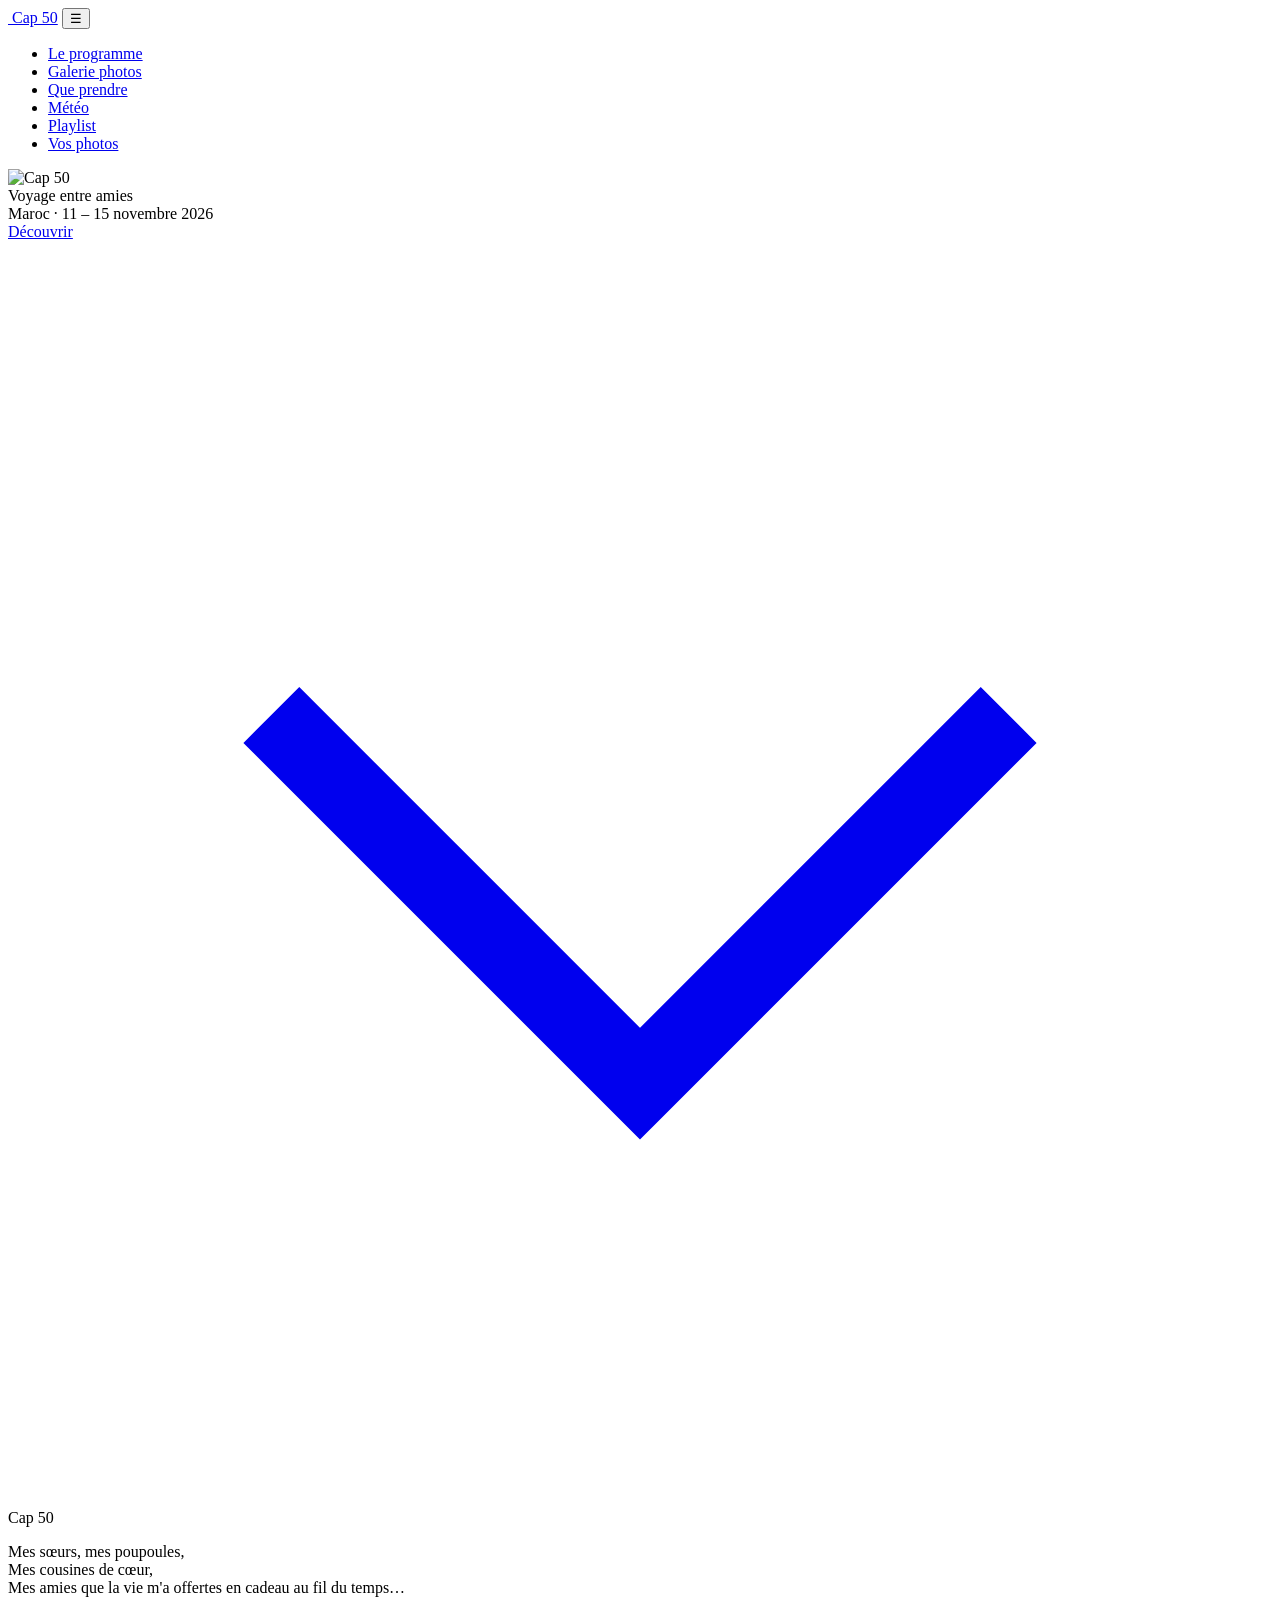
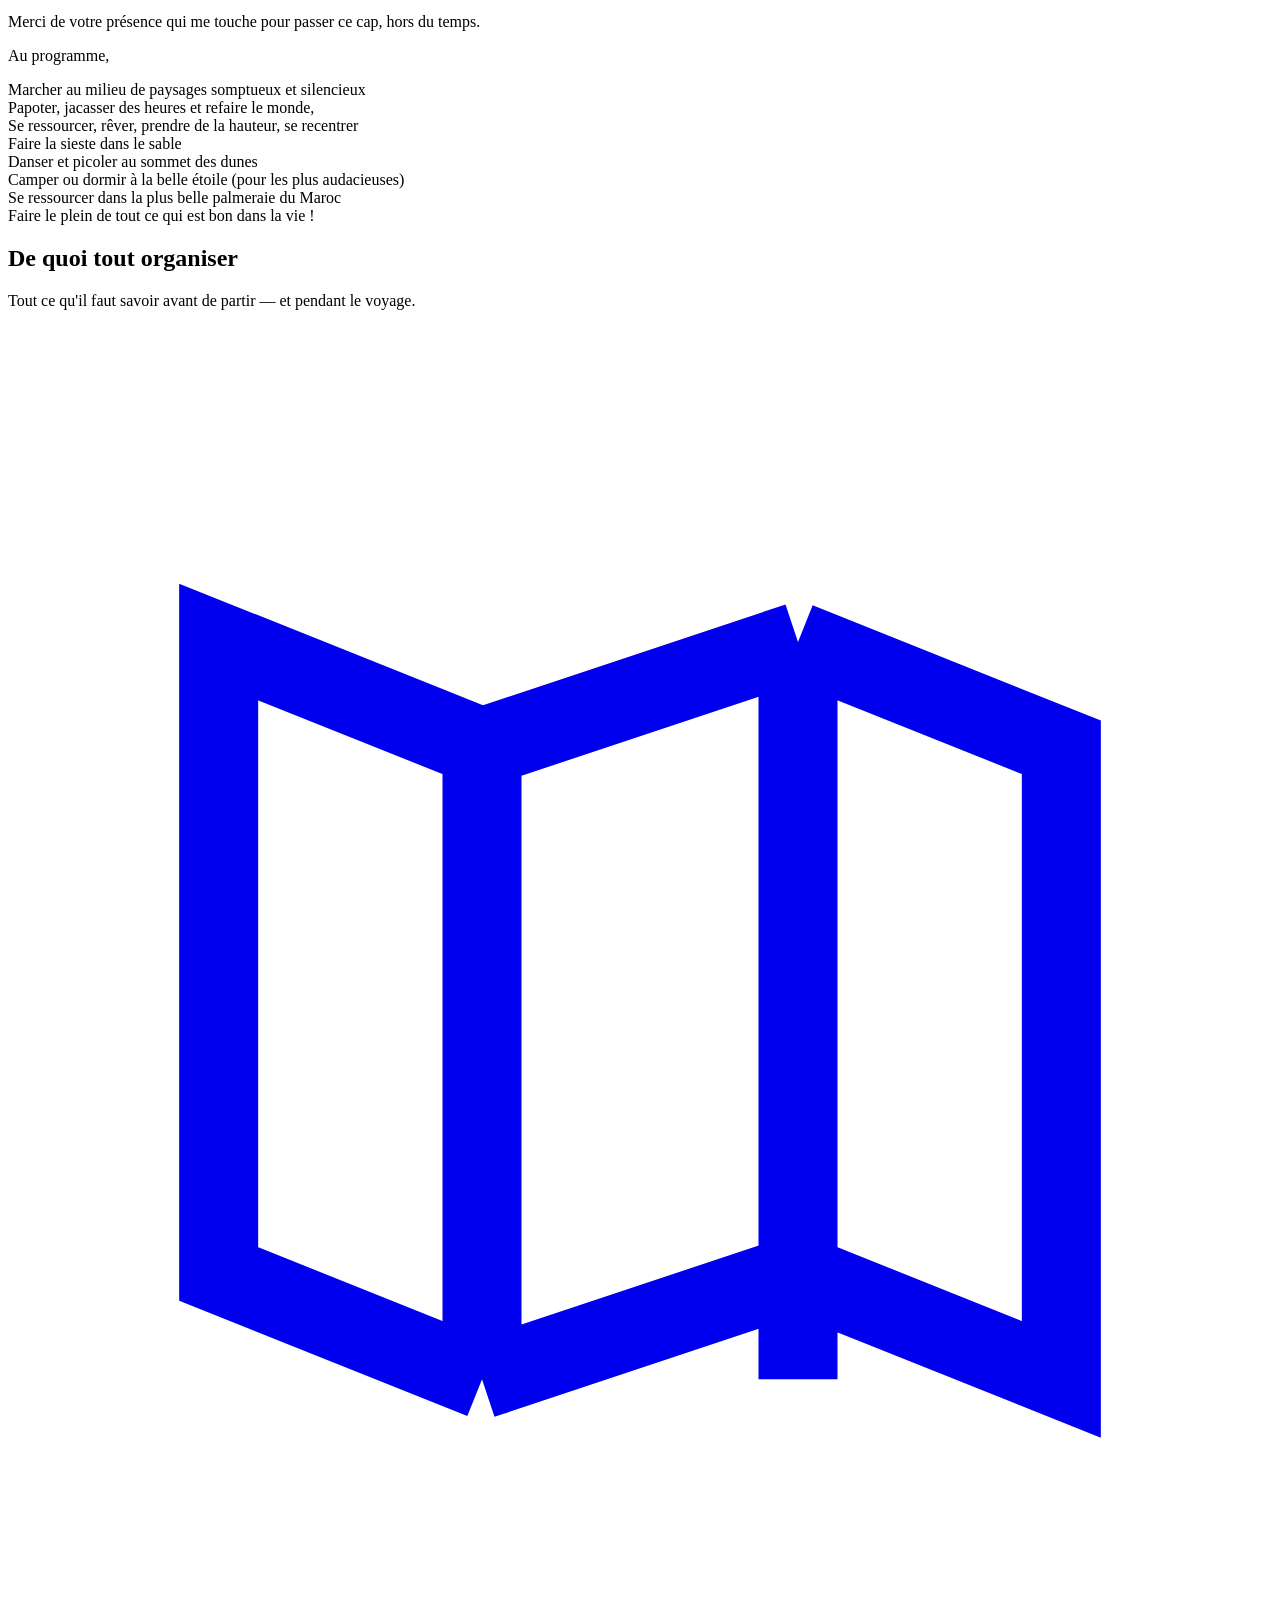
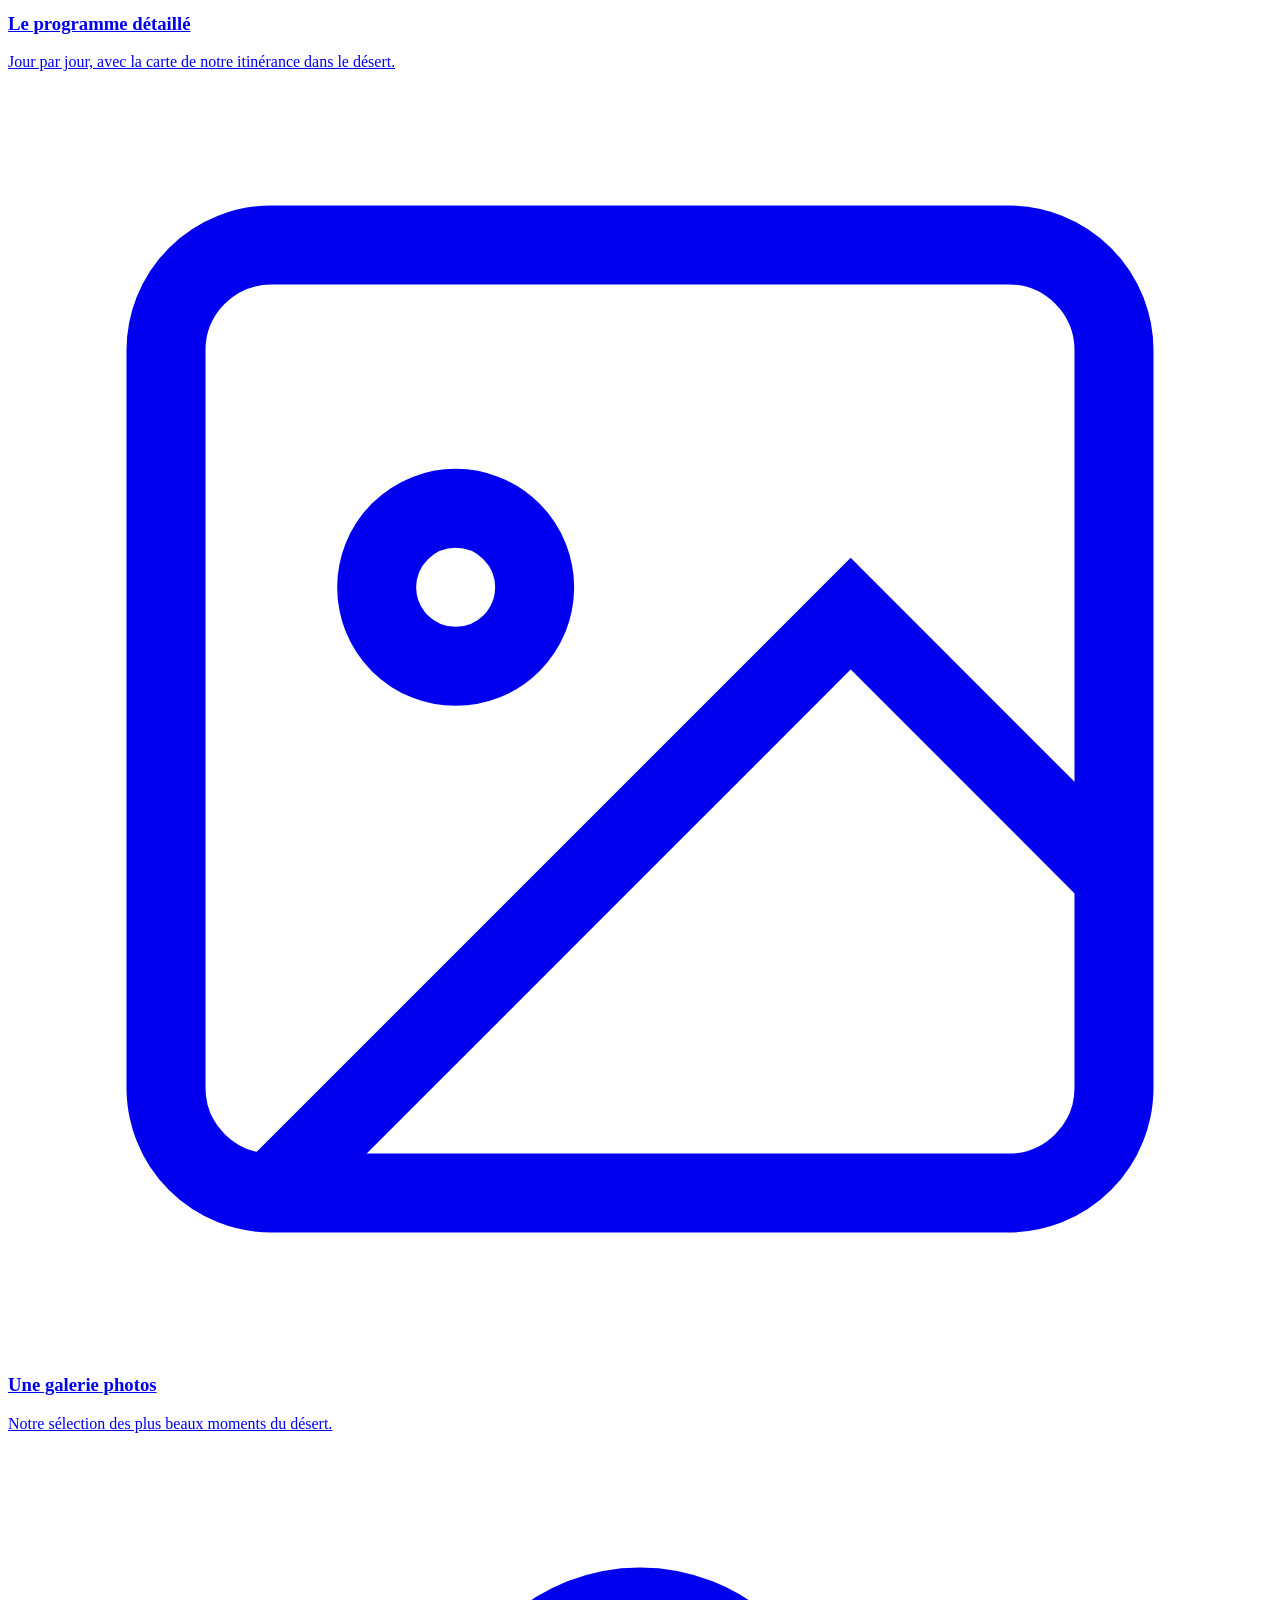
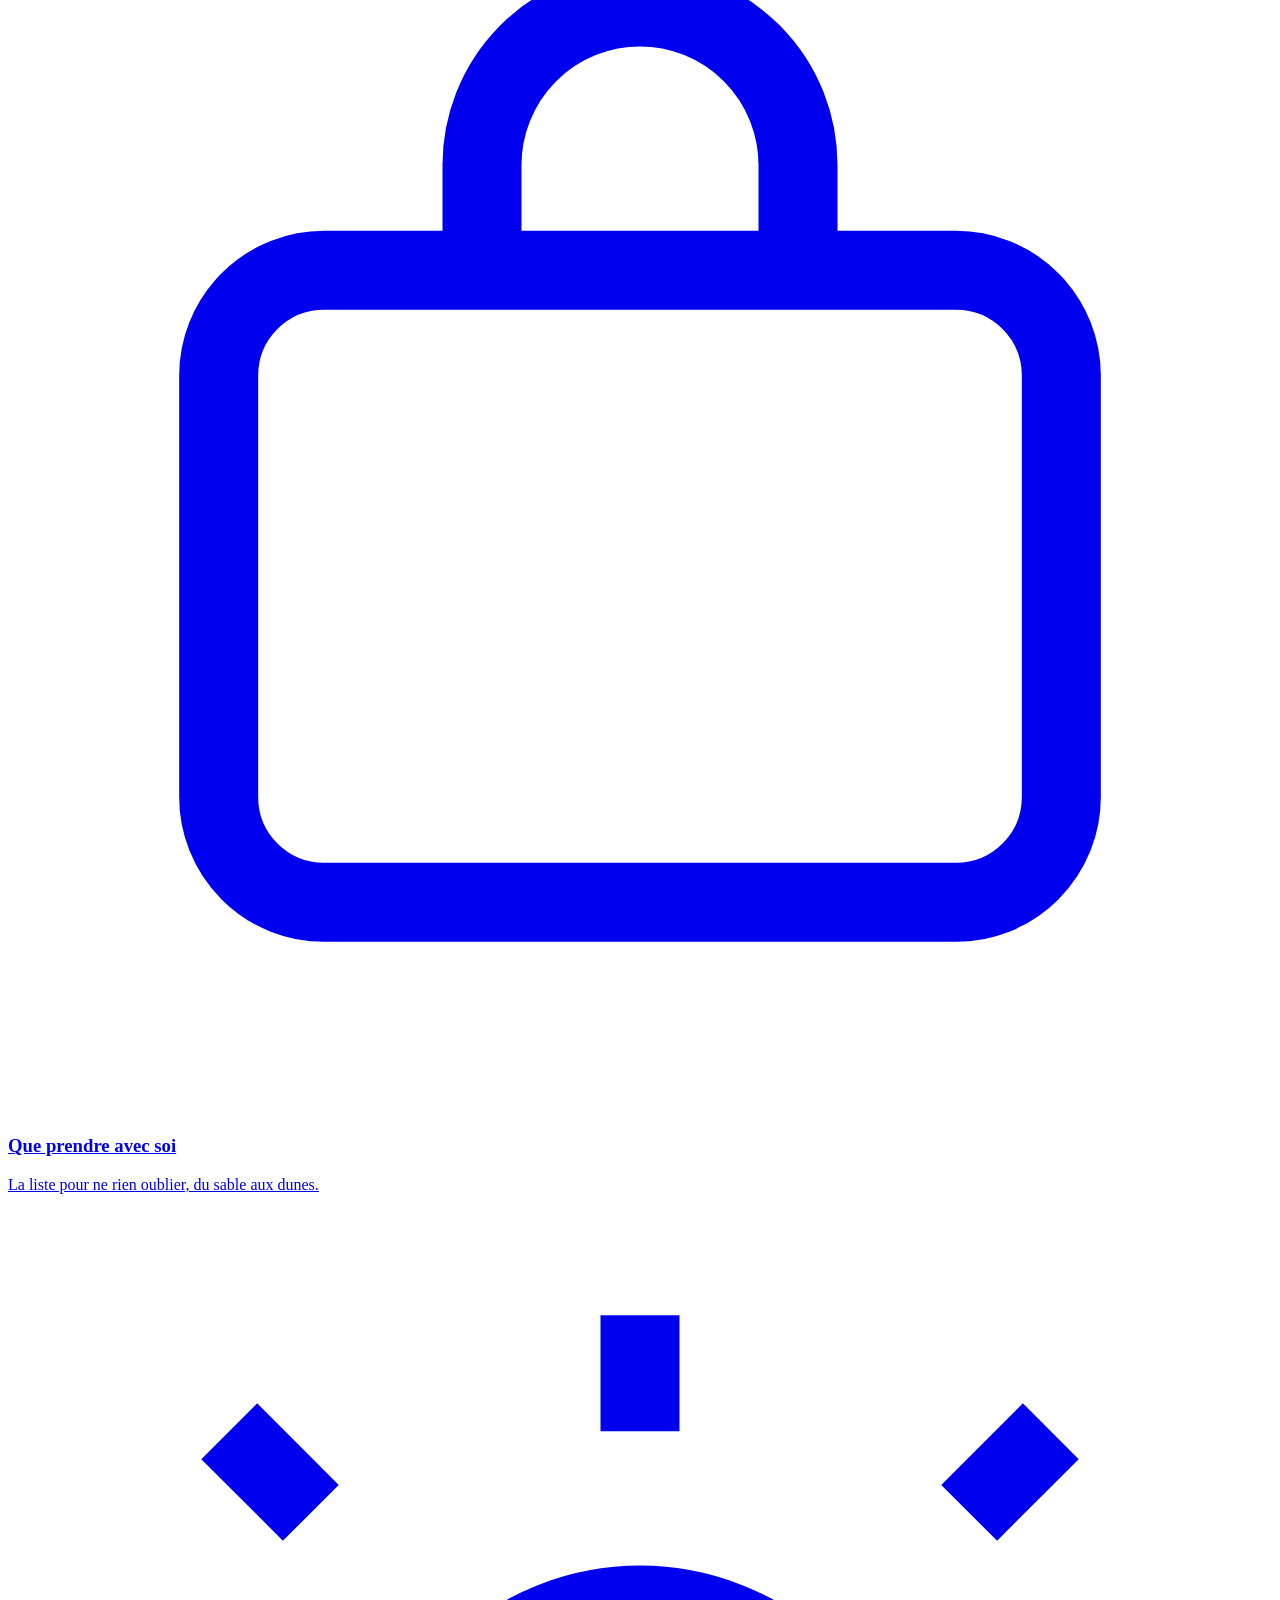
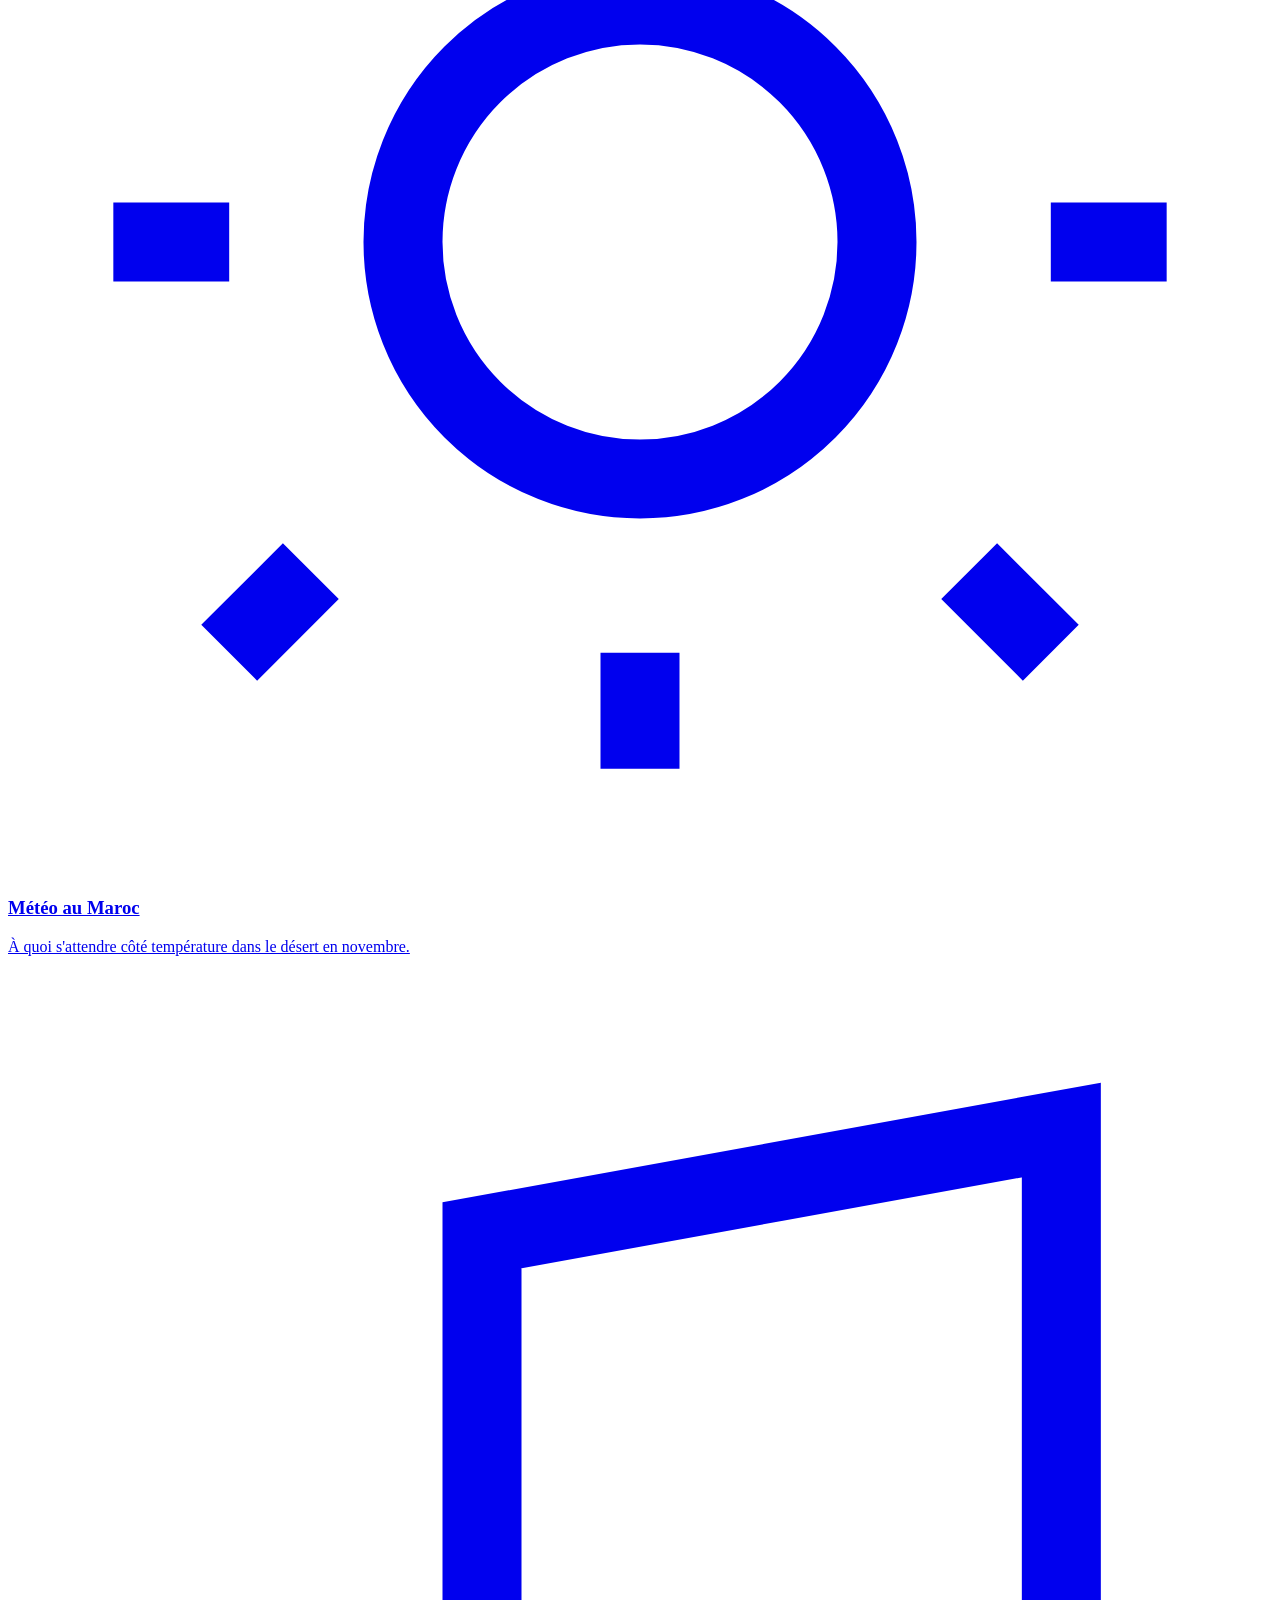
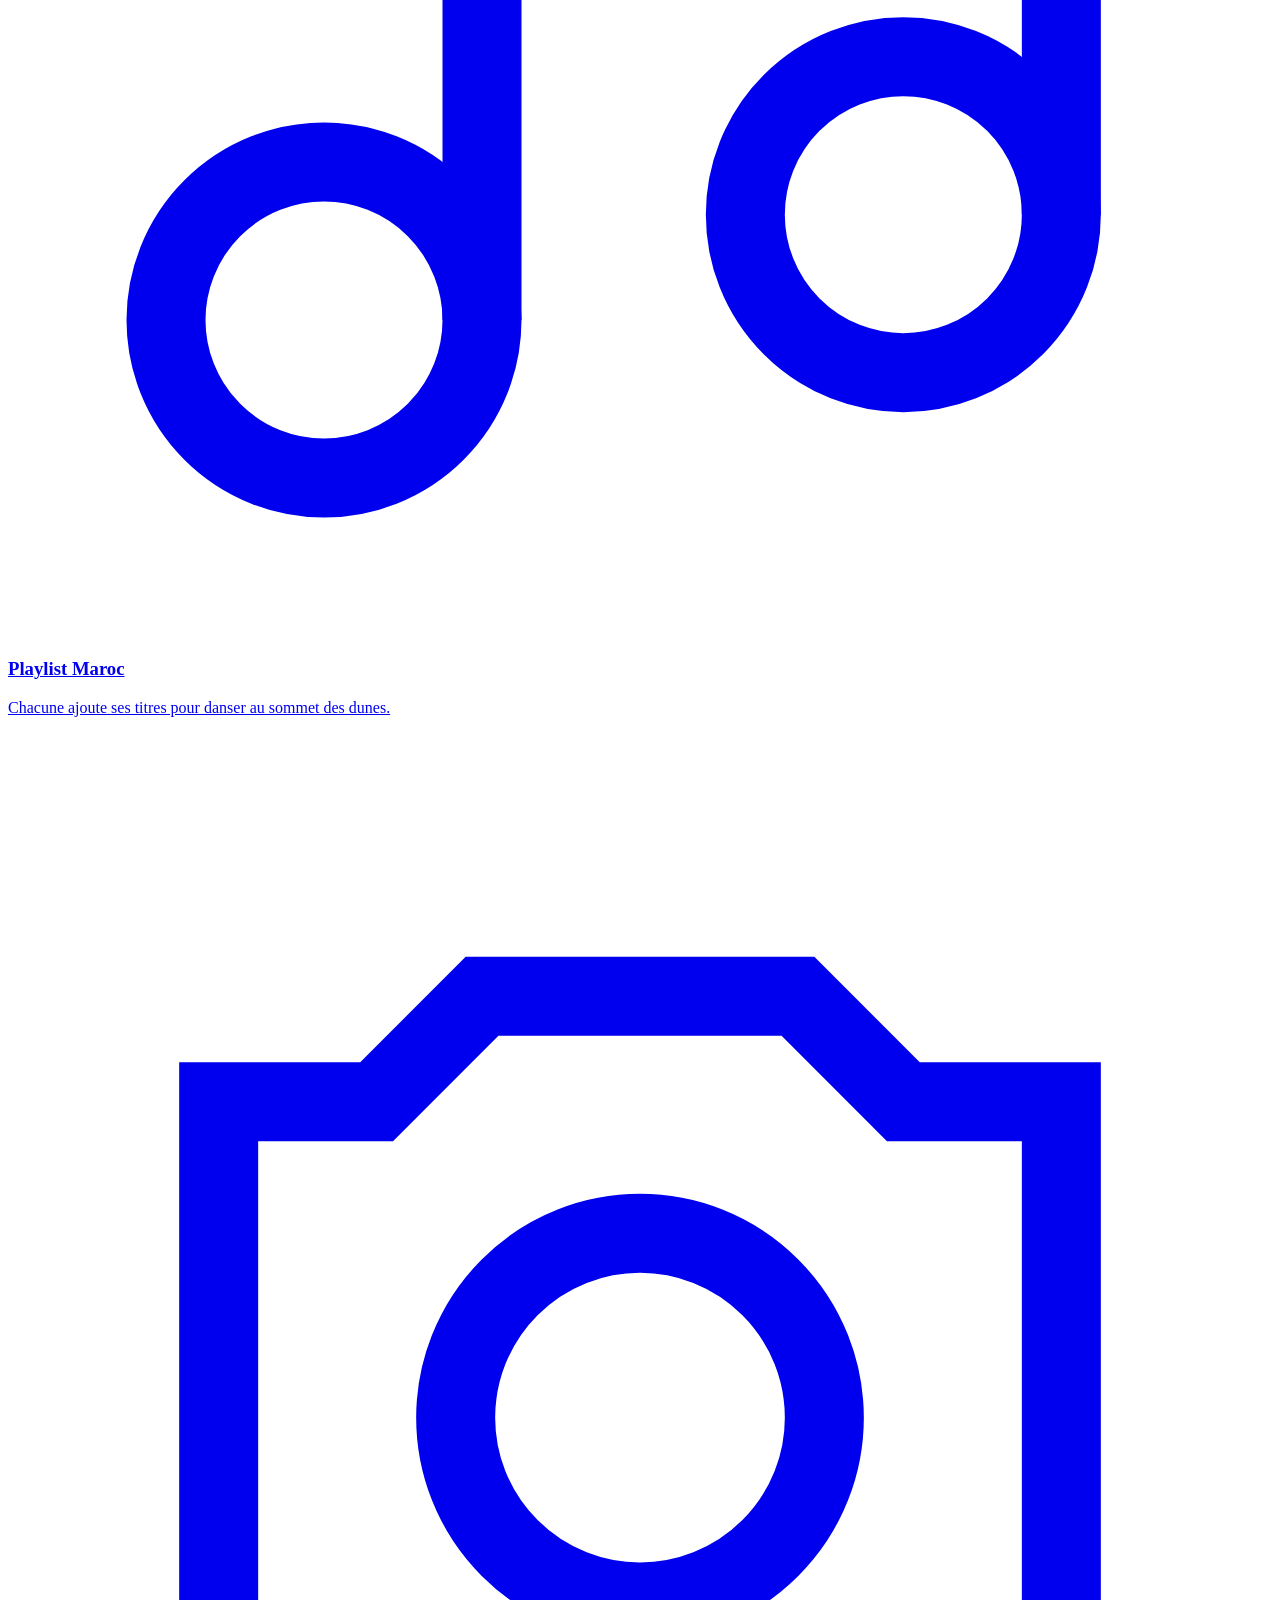
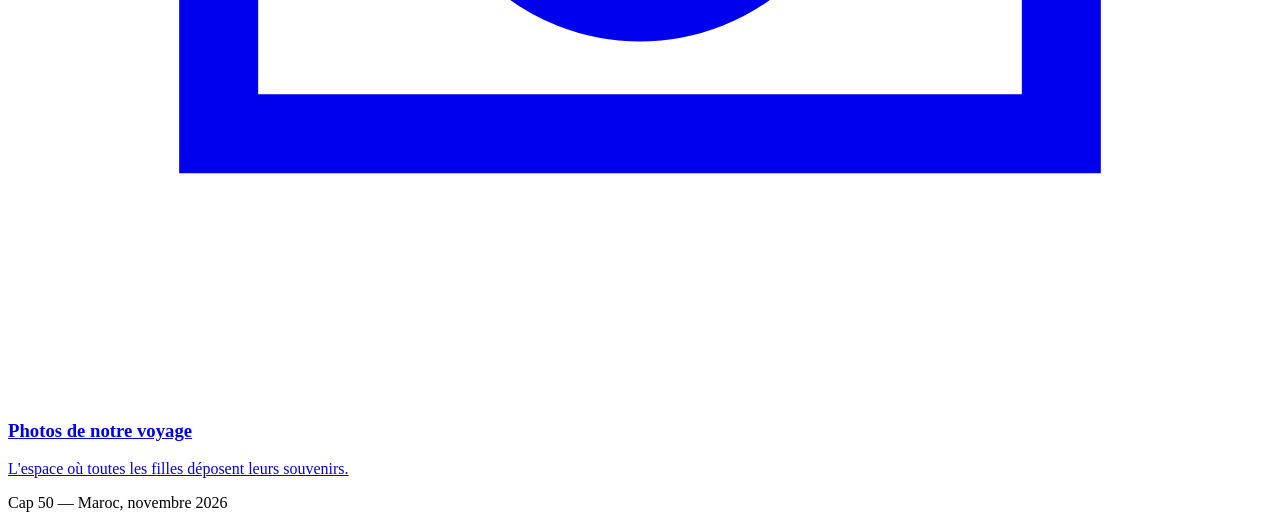
==== index.html @ 97253fff "Add files via upload" ====
<!doctype html>
<html lang="fr">
<head>
<meta charset="utf-8">
<meta name="viewport" content="width=device-width, initial-scale=1">
<title>Cap 50 — Voyage au Maroc entre amies</title>
<meta name="description" content="Cap 50 : notre voyage entre amies dans le désert marocain, 11-15 novembre 2026.">
<link rel="icon" type="image/svg+xml" href="assets/img/logo/favicon.svg">
<link rel="stylesheet" href="assets/css/style.css">
</head>
<body>

<nav class="site-nav">
  <div class="nav-inner">
    <a href="index.html" class="nav-brand"><img src="assets/img/logo/logo-white.svg" alt=""> Cap 50</a>
    <button class="nav-toggle" aria-label="Menu">&#9776;</button>
    <ul class="nav-links">
      <li><a href="programme.html">Le programme</a></li>
      <li><a href="galerie.html">Galerie photos</a></li>
      <li><a href="a-emporter.html">Que prendre</a></li>
      <li><a href="meteo.html">Météo</a></li>
      <li><a href="playlist.html">Playlist</a></li>
      <li><a href="photos.html">Vos photos</a></li>
    </ul>
  </div>
</nav>

<section class="hero" style="background-image:url('assets/img/hero.jpg')">
  <div class="hero-content">
    <img class="hero-logo" src="assets/img/logo/logo-white.svg" alt="Cap 50">
    <div class="hero-kicker">Voyage entre amies</div>
    <div class="hero-dates">Maroc &middot; 11 – 15 novembre 2026</div>
  </div>
  <a href="#tribute" class="scroll-cue">
    Découvrir
    <svg viewBox="0 0 24 24" fill="none" stroke="currentColor" stroke-width="1.5"><path d="M5 9l7 7 7-7"/></svg>
  </a>
</section>

<section class="tribute" id="tribute">
  <div class="tribute-inner">
    <div class="signature">Cap 50</div>
    <p>
      Mes sœurs, mes poupoules,<br>
      Mes cousines de cœur,<br>
      Mes amies que la vie m'a offertes en cadeau au fil du temps…
    </p>
    <p>Merci de votre présence qui me touche pour passer ce cap, hors du temps.</p>
    <div class="tribute-divider"></div>
    <p class="thanks">Au programme,</p>
    <p>
      Marcher au milieu de paysages somptueux et silencieux<br>
      Papoter, jacasser des heures et refaire le monde,<br>
      Se ressourcer, rêver, prendre de la hauteur, se recentrer<br>
      Faire la sieste dans le sable<br>
      Danser et picoler au sommet des dunes<br>
      Camper ou dormir à la belle étoile (pour les plus audacieuses)<br>
      Se ressourcer dans la plus belle palmeraie du Maroc<br>
      Faire le plein de tout ce qui est bon dans la vie&nbsp;!
    </p>
  </div>
</section>

<section class="menu-section">
  <h2>De quoi tout organiser</h2>
  <p class="lede">Tout ce qu'il faut savoir avant de partir — et pendant le voyage.</p>
  <div class="menu-grid">

    <a class="menu-card" href="programme.html">
      <svg class="icon" viewBox="0 0 24 24" fill="none" stroke="currentColor" stroke-width="1.5"><path d="M9 20l-5-2V6l5 2m0 12l6-2m-6 2V8m6 10l5 2V8l-5-2m0 14V6m0 0L9 8"/></svg>
      <h3>Le programme détaillé</h3>
      <p>Jour par jour, avec la carte de notre itinérance dans le désert.</p>
    </a>

    <a class="menu-card" href="galerie.html">
      <svg class="icon" viewBox="0 0 24 24" fill="none" stroke="currentColor" stroke-width="1.5"><rect x="3" y="3" width="18" height="18" rx="2"/><circle cx="8.5" cy="9.5" r="1.5"/><path d="M21 15l-5-5L5 21"/></svg>
      <h3>Une galerie photos</h3>
      <p>Notre sélection des plus beaux moments du désert.</p>
    </a>

    <a class="menu-card" href="a-emporter.html">
      <svg class="icon" viewBox="0 0 24 24" fill="none" stroke="currentColor" stroke-width="1.5"><rect x="4" y="8" width="16" height="12" rx="2"/><path d="M9 8V6a3 3 0 0 1 6 0v2"/></svg>
      <h3>Que prendre avec soi</h3>
      <p>La liste pour ne rien oublier, du sable aux dunes.</p>
    </a>

    <a class="menu-card" href="meteo.html">
      <svg class="icon" viewBox="0 0 24 24" fill="none" stroke="currentColor" stroke-width="1.5"><circle cx="12" cy="12" r="4.5"/><path d="M12 2v2.2M12 19.8V22M4.2 4.2l1.55 1.55M18.25 18.25l1.55 1.55M2 12h2.2M19.8 12H22M4.2 19.8l1.55-1.55M18.25 5.75l1.55-1.55"/></svg>
      <h3>Météo au Maroc</h3>
      <p>À quoi s'attendre côté température dans le désert en novembre.</p>
    </a>

    <a class="menu-card" href="playlist.html">
      <svg class="icon" viewBox="0 0 24 24" fill="none" stroke="currentColor" stroke-width="1.5"><path d="M9 18V5l11-2v13"/><circle cx="6" cy="18" r="3"/><circle cx="17" cy="16" r="3"/></svg>
      <h3>Playlist Maroc</h3>
      <p>Chacune ajoute ses titres pour danser au sommet des dunes.</p>
    </a>

    <a class="menu-card" href="photos.html">
      <svg class="icon" viewBox="0 0 24 24" fill="none" stroke="currentColor" stroke-width="1.5"><path d="M4 7h3l2-2h6l2 2h3v12H4z"/><circle cx="12" cy="13" r="3.5"/></svg>
      <h3>Photos de notre voyage</h3>
      <p>L'espace où toutes les filles déposent leurs souvenirs.</p>
    </a>

  </div>
</section>

<footer class="site-footer">
  Cap 50 &mdash; Maroc, novembre 2026
</footer>

<script src="assets/js/main.js"></script>
</body>
</html>
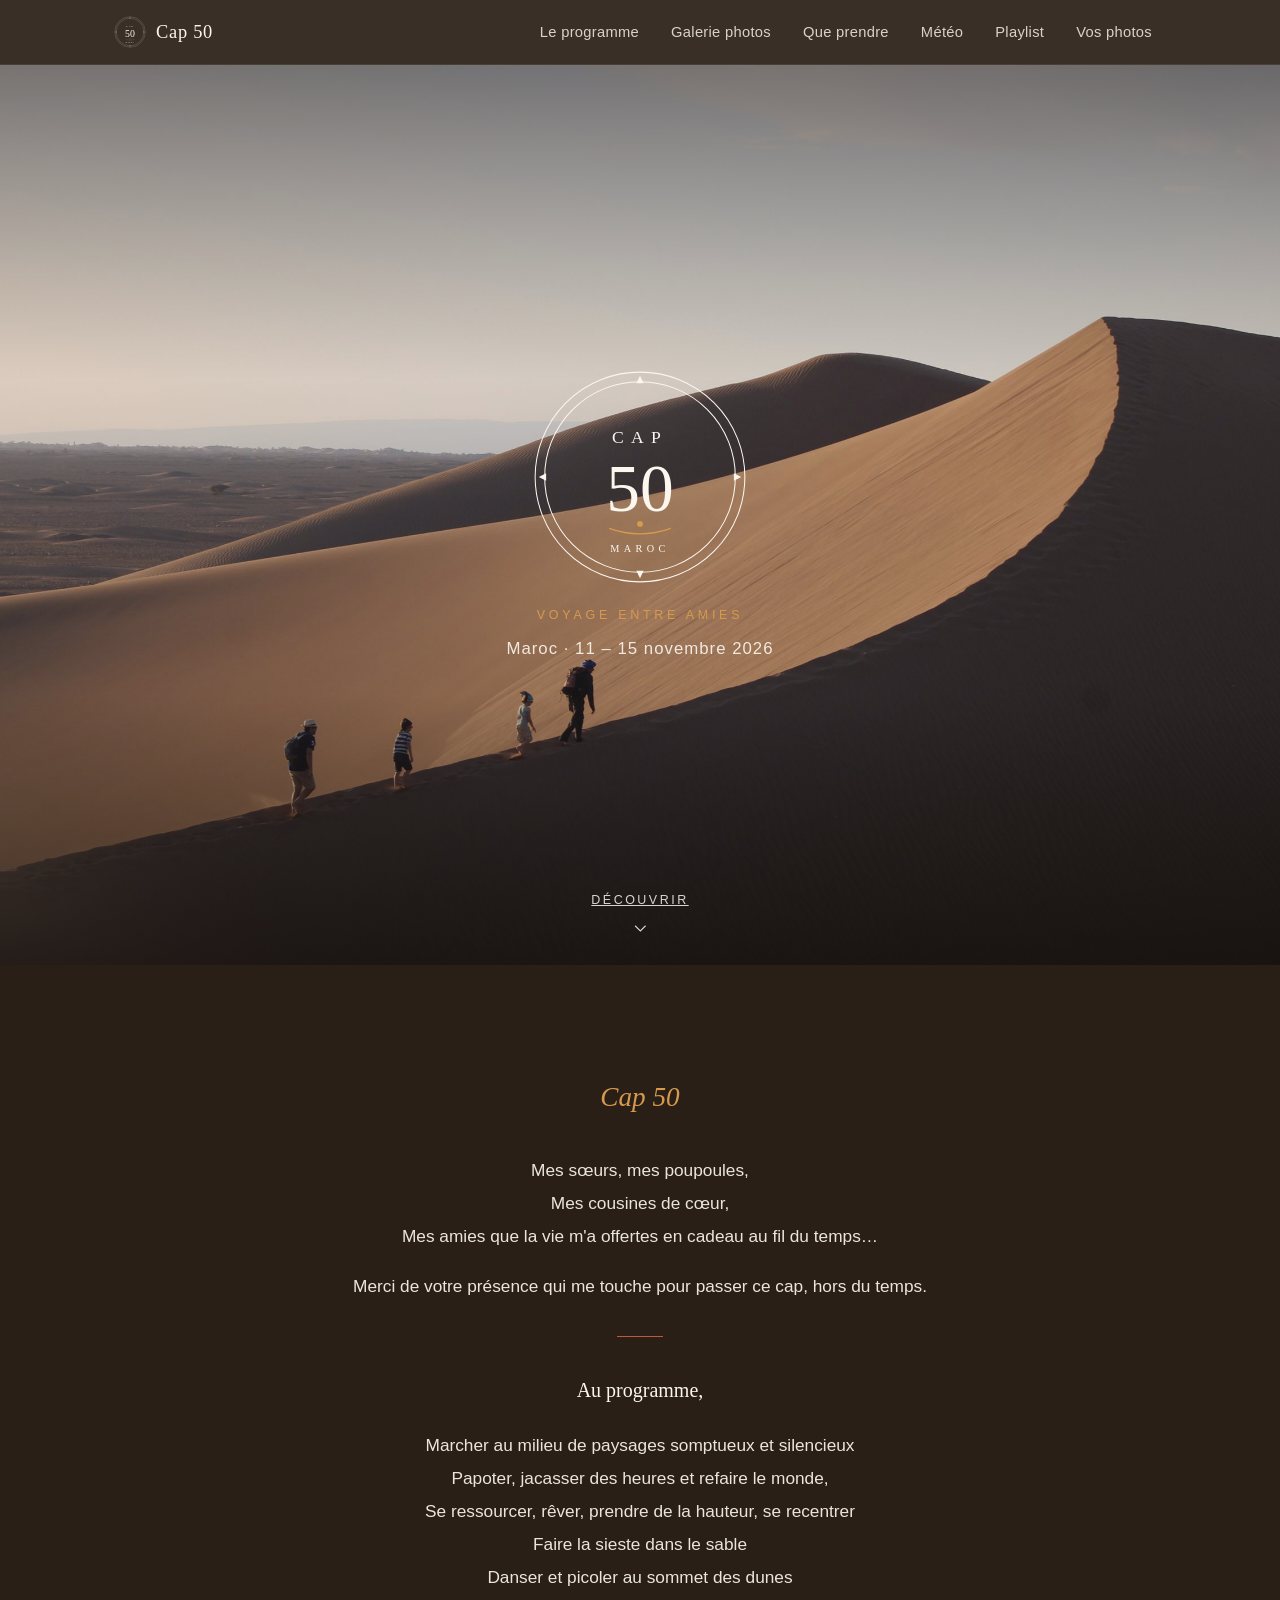
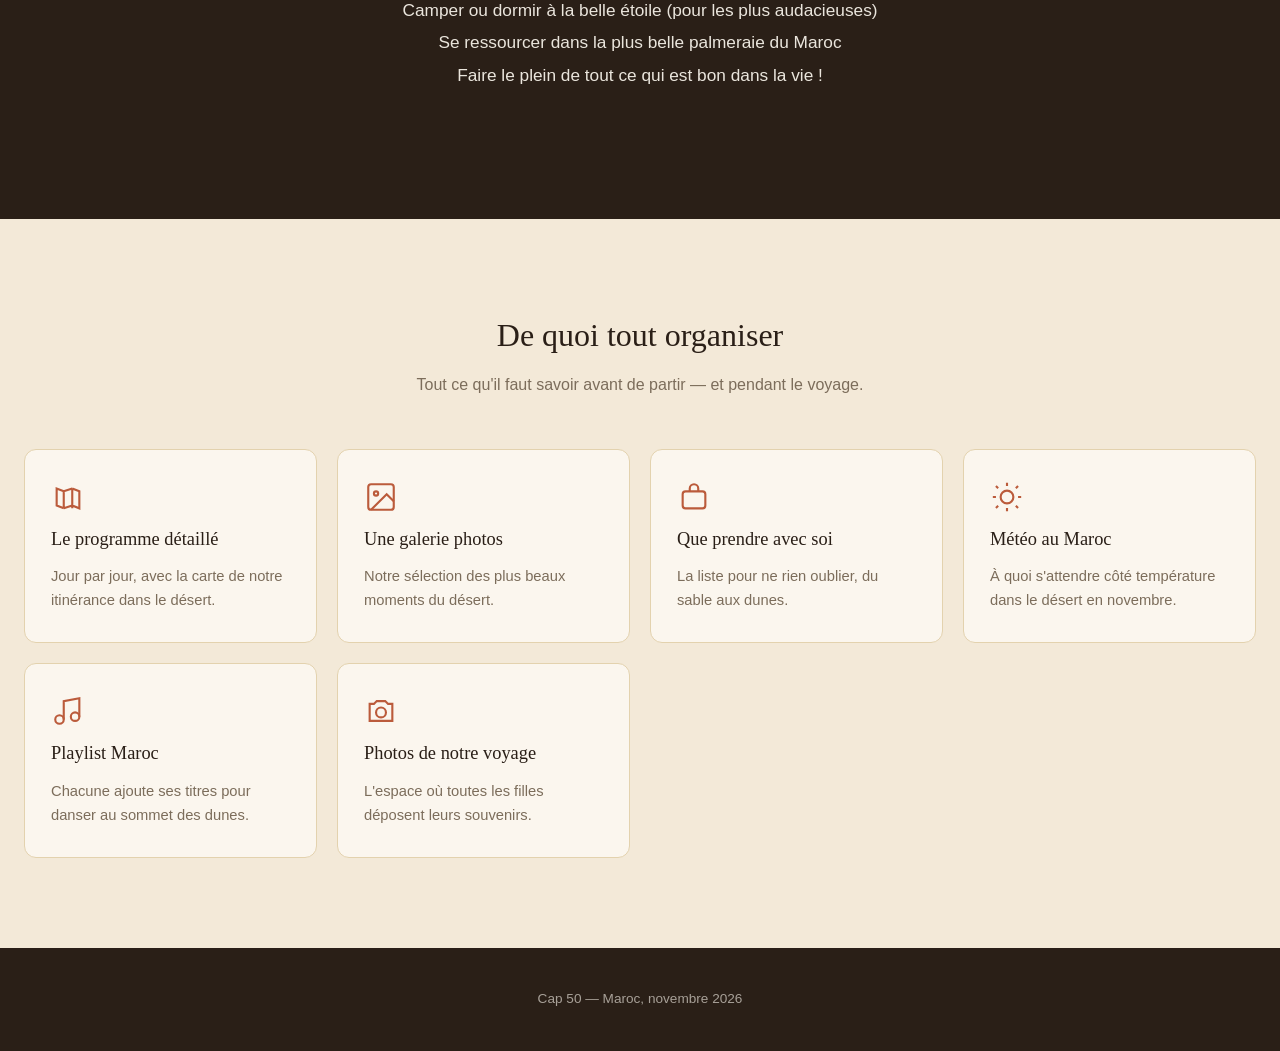
==== commit 773e6ce3: "Add files via upload" ====
--- a/index.html
+++ b/index.html
@@ -5,6 +5,17 @@
 <meta name="viewport" content="width=device-width, initial-scale=1">
 <title>Cap 50 — Voyage au Maroc entre amies</title>
 <meta name="description" content="Cap 50 : notre voyage entre amies dans le désert marocain, 11-15 novembre 2026.">
+
+<!-- Aperçu affiché quand le lien est partagé (WhatsApp, iMessage, Messenger, mail...) -->
+<meta property="og:type" content="website">
+<meta property="og:title" content="Cap 50 — Voyage au Maroc entre amies">
+<meta property="og:description" content="Notre voyage entre amies dans le désert marocain, 11-15 novembre 2026.">
+<meta property="og:image" content="https://volcyb.github.io/Cap50/assets/img/og-image.jpg">
+<meta property="og:image:width" content="1200">
+<meta property="og:image:height" content="630">
+<meta property="og:url" content="https://volcyb.github.io/Cap50/">
+<meta name="twitter:card" content="summary_large_image">
+
 <link rel="icon" type="image/svg+xml" href="assets/img/logo/favicon.svg">
 <link rel="stylesheet" href="assets/css/style.css">
 </head>
--- a/assets/css/style.css
+++ b/assets/css/style.css
@@ -0,0 +1,637 @@
+/* =========================================================
+   CAP 50 — Voyage au Maroc, novembre 2026
+   Palette "désert marocain" : sable, terracotta, ocre, nuit.
+   ========================================================= */
+
+:root {
+  --sand: #f3e9d8;
+  --sand-deep: #e8d9bd;
+  --cream: #fbf6ee;
+  --terracotta: #bb5b3b;
+  --terracotta-dark: #97462c;
+  --ochre: #d69a4e;
+  --night: #2a1f17;
+  --text: #2c2117;
+  --text-muted: #7c6d5b;
+  --border: #e3d2ae;
+  --shadow: 0 12px 32px rgba(42, 31, 23, 0.14);
+
+  --font-display: Georgia, 'Iowan Old Style', 'Palatino Linotype', 'Book Antiqua', serif;
+  --font-body: -apple-system, BlinkMacSystemFont, 'Segoe UI', Helvetica, Arial, sans-serif;
+}
+
+* { box-sizing: border-box; }
+
+html { scroll-behavior: smooth; }
+
+body {
+  margin: 0;
+  font-family: var(--font-body);
+  font-size: 16px;
+  line-height: 1.65;
+  color: var(--text);
+  background: var(--sand);
+  -webkit-font-smoothing: antialiased;
+}
+
+img { max-width: 100%; display: block; }
+
+a { color: var(--terracotta); }
+
+h1, h2, h3, h4 {
+  font-family: var(--font-display);
+  font-weight: normal;
+  color: var(--night);
+  margin: 0 0 0.5em;
+}
+
+p { margin: 0 0 1em; }
+
+.container {
+  max-width: 1100px;
+  margin: 0 auto;
+  padding: 0 24px;
+}
+
+/* ---------- Site nav ---------- */
+
+.site-nav {
+  position: sticky;
+  top: 0;
+  z-index: 100;
+  background: rgba(42, 31, 23, 0.92);
+  backdrop-filter: blur(6px);
+  border-bottom: 1px solid rgba(255, 255, 255, 0.08);
+}
+
+.site-nav .nav-inner {
+  max-width: 1100px;
+  margin: 0 auto;
+  padding: 0 24px;
+  display: flex;
+  align-items: center;
+  justify-content: space-between;
+  height: 64px;
+}
+
+.nav-brand {
+  display: flex;
+  align-items: center;
+  gap: 10px;
+  color: var(--cream);
+  text-decoration: none;
+  font-family: var(--font-display);
+  font-size: 1.15rem;
+  letter-spacing: 0.04em;
+  white-space: nowrap;
+}
+
+.nav-brand img { width: 32px; height: 32px; flex-shrink: 0; }
+
+.nav-links {
+  display: flex;
+  flex-wrap: wrap;
+  gap: 4px;
+  list-style: none;
+  margin: 0;
+  padding: 0;
+}
+
+.nav-links a {
+  display: block;
+  padding: 10px 14px;
+  color: rgba(251, 246, 238, 0.82);
+  text-decoration: none;
+  font-size: 0.92rem;
+  letter-spacing: 0.02em;
+  border-radius: 6px;
+  transition: background 0.15s, color 0.15s;
+  white-space: nowrap;
+}
+
+.nav-links a:hover,
+.nav-links a.active {
+  background: rgba(251, 246, 238, 0.1);
+  color: var(--cream);
+}
+
+.nav-toggle {
+  display: none;
+  background: none;
+  border: none;
+  color: var(--cream);
+  font-size: 1.6rem;
+  cursor: pointer;
+  padding: 4px 8px;
+}
+
+@media (max-width: 860px) {
+  .nav-toggle { display: block; }
+  .nav-links {
+    display: none;
+    position: absolute;
+    top: 64px;
+    left: 0;
+    right: 0;
+    background: rgba(42, 31, 23, 0.97);
+    flex-direction: column;
+    padding: 8px 16px 16px;
+  }
+  .nav-links.open { display: flex; }
+  .nav-links a { padding: 12px 8px; }
+}
+
+/* ---------- Hero (home only) ---------- */
+
+.hero {
+  position: relative;
+  min-height: 100vh;
+  display: flex;
+  align-items: center;
+  justify-content: center;
+  background-size: cover;
+  background-position: center 65%;
+  color: var(--cream);
+  text-align: center;
+}
+
+.hero::before {
+  content: '';
+  position: absolute;
+  inset: 0;
+  background: linear-gradient(180deg, rgba(20, 14, 10, 0.55) 0%, rgba(20, 14, 10, 0.12) 35%, rgba(20, 14, 10, 0.2) 70%, rgba(20, 14, 10, 0.75) 100%);
+}
+
+.hero-content {
+  position: relative;
+  z-index: 1;
+  padding: 0 24px;
+}
+
+.hero-logo {
+  width: clamp(140px, 24vw, 220px);
+  height: auto;
+  margin: 0 auto 18px;
+}
+
+.hero-kicker {
+  text-transform: uppercase;
+  letter-spacing: 0.3em;
+  font-size: 0.78rem;
+  color: var(--ochre);
+  margin-bottom: 10px;
+}
+
+.hero-dates {
+  font-size: 1.05rem;
+  letter-spacing: 0.06em;
+  color: rgba(251, 246, 238, 0.9);
+}
+
+.scroll-cue {
+  position: absolute;
+  bottom: 28px;
+  left: 50%;
+  transform: translateX(-50%);
+  z-index: 1;
+  color: rgba(251, 246, 238, 0.85);
+  font-size: 0.78rem;
+  letter-spacing: 0.2em;
+  text-transform: uppercase;
+  display: flex;
+  flex-direction: column;
+  align-items: center;
+  gap: 8px;
+  animation: bob 2.2s ease-in-out infinite;
+}
+
+.scroll-cue svg { width: 18px; height: 18px; }
+
+@keyframes bob {
+  0%, 100% { transform: translate(-50%, 0); }
+  50% { transform: translate(-50%, 8px); }
+}
+
+/* ---------- Tribute text section ---------- */
+
+.tribute {
+  background: var(--night);
+  color: var(--sand);
+  padding: 110px 24px;
+  text-align: center;
+}
+
+.tribute-inner { max-width: 640px; margin: 0 auto; }
+
+.tribute .signature {
+  font-family: var(--font-display);
+  font-style: italic;
+  font-size: 1.7rem;
+  color: var(--ochre);
+  margin-bottom: 34px;
+}
+
+.tribute p {
+  font-size: 1.08rem;
+  line-height: 1.9;
+  color: rgba(251, 246, 238, 0.92);
+}
+
+.tribute .thanks {
+  margin-top: 34px;
+  font-family: var(--font-display);
+  font-size: 1.25rem;
+  color: var(--cream);
+}
+
+.tribute-divider {
+  width: 46px;
+  height: 1px;
+  background: var(--terracotta);
+  margin: 34px auto;
+}
+
+/* ---------- Menu cards on home ---------- */
+
+.menu-section {
+  padding: 90px 24px;
+  background: var(--sand);
+}
+
+.menu-section h2 {
+  text-align: center;
+  font-size: 2rem;
+  margin-bottom: 10px;
+}
+
+.menu-section .lede {
+  text-align: center;
+  color: var(--text-muted);
+  max-width: 520px;
+  margin: 0 auto 50px;
+}
+
+.menu-grid {
+  display: grid;
+  grid-template-columns: repeat(auto-fit, minmax(240px, 1fr));
+  gap: 20px;
+}
+
+.menu-card {
+  background: var(--cream);
+  border: 1px solid var(--border);
+  border-radius: 12px;
+  padding: 30px 26px;
+  text-decoration: none;
+  color: var(--text);
+  transition: transform 0.18s, box-shadow 0.18s;
+  display: flex;
+  flex-direction: column;
+  gap: 10px;
+}
+
+.menu-card:hover {
+  transform: translateY(-4px);
+  box-shadow: var(--shadow);
+}
+
+.menu-card .icon {
+  width: 34px;
+  height: 34px;
+  color: var(--terracotta);
+}
+
+.menu-card h3 {
+  font-size: 1.15rem;
+  margin: 0;
+}
+
+.menu-card p {
+  margin: 0;
+  font-size: 0.92rem;
+  color: var(--text-muted);
+}
+
+/* ---------- Page header (inner pages) ---------- */
+
+.page-header {
+  padding: 70px 24px 50px;
+  text-align: center;
+  background: linear-gradient(180deg, var(--sand-deep), var(--sand));
+  border-bottom: 1px solid var(--border);
+}
+
+.page-header .eyebrow {
+  text-transform: uppercase;
+  letter-spacing: 0.28em;
+  font-size: 0.75rem;
+  color: var(--terracotta);
+  margin-bottom: 12px;
+}
+
+.page-header h1 { font-size: clamp(1.9rem, 4vw, 2.6rem); }
+
+.page-header .lede {
+  max-width: 560px;
+  margin: 0 auto;
+  color: var(--text-muted);
+}
+
+section.page-body {
+  padding: 70px 24px 100px;
+}
+
+/* ---------- Programme (itinerary) ---------- */
+
+.itinerary { max-width: 900px; margin: 0 auto; display: flex; flex-direction: column; gap: 56px; }
+
+.day-card {
+  display: grid;
+  grid-template-columns: 1fr 1fr;
+  gap: 36px;
+  align-items: center;
+}
+
+.day-card:nth-child(even) .day-photo { order: 2; }
+
+.day-photo img {
+  border-radius: 12px;
+  box-shadow: var(--shadow);
+  aspect-ratio: 4 / 3;
+  object-fit: cover;
+  width: 100%;
+}
+
+.day-label {
+  display: inline-flex;
+  align-items: baseline;
+  gap: 8px;
+  color: var(--terracotta);
+  font-family: var(--font-display);
+  margin-bottom: 6px;
+}
+
+.day-label .num { font-size: 1.7rem; }
+.day-label .date { font-size: 0.9rem; letter-spacing: 0.08em; text-transform: uppercase; color: var(--text-muted); }
+
+.day-card h3 { font-size: 1.4rem; margin-bottom: 12px; }
+
+.day-card .flight {
+  display: inline-block;
+  margin-top: 12px;
+  font-size: 0.85rem;
+  color: var(--text-muted);
+  border: 1px solid var(--border);
+  border-radius: 6px;
+  padding: 4px 10px;
+}
+
+@media (max-width: 760px) {
+  .day-card { grid-template-columns: 1fr; gap: 18px; }
+  .day-card:nth-child(even) .day-photo { order: 0; }
+}
+
+/* ---------- Route map ---------- */
+
+.route-map {
+  max-width: 980px;
+  margin: 0 auto 60px;
+  background: var(--cream);
+  border: 1px solid var(--border);
+  border-radius: 12px;
+  padding: 28px;
+  box-shadow: var(--shadow);
+  display: flex;
+  flex-wrap: wrap;
+  gap: 28px;
+  align-items: center;
+}
+
+.route-map svg { width: 100%; height: auto; display: block; }
+
+.route-map-country {
+  flex: 1 1 220px;
+  max-width: 260px;
+  margin: 0 auto;
+}
+
+.route-map-detail {
+  flex: 2 1 420px;
+}
+
+.route-map-caption {
+  width: 100%;
+  text-align: center;
+  font-size: 0.82rem;
+  color: var(--text-muted);
+  margin-top: -6px;
+}
+
+/* ---------- Gallery ---------- */
+
+.gallery-grid {
+  display: grid;
+  grid-template-columns: repeat(auto-fill, minmax(230px, 1fr));
+  gap: 14px;
+}
+
+.gallery-grid button {
+  padding: 0;
+  border: none;
+  background: none;
+  cursor: pointer;
+  border-radius: 10px;
+  overflow: hidden;
+  aspect-ratio: 1 / 1;
+}
+
+.gallery-grid img {
+  width: 100%;
+  height: 100%;
+  object-fit: cover;
+  transition: transform 0.35s;
+}
+
+.gallery-grid button:hover img { transform: scale(1.06); }
+
+.lightbox {
+  position: fixed;
+  inset: 0;
+  background: rgba(20, 14, 10, 0.92);
+  display: none;
+  align-items: center;
+  justify-content: center;
+  z-index: 200;
+  padding: 40px 20px;
+}
+
+.lightbox.open { display: flex; }
+
+.lightbox img {
+  max-width: min(90vw, 1100px);
+  max-height: 85vh;
+  border-radius: 8px;
+  box-shadow: 0 20px 60px rgba(0,0,0,0.5);
+}
+
+.lightbox-close, .lightbox-prev, .lightbox-next {
+  position: absolute;
+  background: rgba(251, 246, 238, 0.1);
+  border: 1px solid rgba(251, 246, 238, 0.3);
+  color: var(--cream);
+  border-radius: 50%;
+  width: 44px;
+  height: 44px;
+  font-size: 1.3rem;
+  cursor: pointer;
+  display: flex;
+  align-items: center;
+  justify-content: center;
+}
+
+.lightbox-close { top: 20px; right: 20px; }
+.lightbox-prev { left: 20px; top: 50%; transform: translateY(-50%); }
+.lightbox-next { right: 20px; top: 50%; transform: translateY(-50%); }
+
+/* ---------- Lists (packing, weather) ---------- */
+
+.check-grid {
+  display: grid;
+  grid-template-columns: repeat(auto-fit, minmax(280px, 1fr));
+  gap: 16px;
+  max-width: 900px;
+  margin: 0 auto;
+}
+
+.check-item {
+  display: flex;
+  gap: 12px;
+  align-items: flex-start;
+  background: var(--cream);
+  border: 1px solid var(--border);
+  border-radius: 10px;
+  padding: 16px 18px;
+}
+
+.check-item .dot {
+  width: 8px;
+  height: 8px;
+  border-radius: 50%;
+  background: var(--terracotta);
+  margin-top: 8px;
+  flex-shrink: 0;
+}
+
+.check-item.note {
+  border-color: var(--terracotta);
+  background: #f7e9e1;
+}
+
+.weather-grid {
+  display: grid;
+  grid-template-columns: repeat(auto-fit, minmax(200px, 1fr));
+  gap: 18px;
+  max-width: 900px;
+  margin: 0 auto 50px;
+}
+
+.weather-tile {
+  background: var(--cream);
+  border: 1px solid var(--border);
+  border-radius: 12px;
+  padding: 26px 22px;
+  text-align: center;
+}
+
+.weather-tile .value {
+  font-family: var(--font-display);
+  font-size: 2.2rem;
+  color: var(--terracotta);
+}
+
+.weather-tile .label {
+  text-transform: uppercase;
+  letter-spacing: 0.14em;
+  font-size: 0.72rem;
+  color: var(--text-muted);
+  margin-top: 6px;
+}
+
+.advice-list { max-width: 700px; margin: 40px auto 0; }
+
+/* ---------- Playlist / Photos (collaborative pages) ---------- */
+
+.callout {
+  max-width: 700px;
+  margin: 0 auto 50px;
+  background: var(--cream);
+  border: 1px dashed var(--terracotta);
+  border-radius: 12px;
+  padding: 28px 30px;
+}
+
+.callout h3 { font-size: 1.05rem; color: var(--terracotta-dark); }
+
+.btn {
+  display: inline-block;
+  background: var(--terracotta);
+  color: var(--cream);
+  text-decoration: none;
+  padding: 12px 26px;
+  border-radius: 6px;
+  font-size: 0.95rem;
+  letter-spacing: 0.02em;
+  transition: background 0.15s;
+}
+
+.btn:hover { background: var(--terracotta-dark); }
+
+.btn-secondary {
+  background: var(--cream);
+  color: var(--terracotta-dark);
+  border: 1px solid var(--border);
+}
+
+.btn-secondary:hover { background: var(--sand-deep); }
+
+.embed-frame {
+  max-width: 700px;
+  margin: 0 auto 30px;
+  border-radius: 12px;
+  overflow: hidden;
+  border: 1px solid var(--border);
+  box-shadow: var(--shadow);
+}
+
+.embed-frame iframe { width: 100%; border: none; display: block; }
+
+.playlist-links {
+  max-width: 700px;
+  margin: 40px auto 0;
+  list-style: none;
+  padding: 0;
+}
+
+.playlist-links li {
+  display: flex;
+  justify-content: space-between;
+  align-items: center;
+  gap: 12px;
+  padding: 14px 18px;
+  background: var(--cream);
+  border: 1px solid var(--border);
+  border-radius: 8px;
+  margin-bottom: 10px;
+}
+
+/* ---------- Footer ---------- */
+
+.site-footer {
+  background: var(--night);
+  color: rgba(251, 246, 238, 0.6);
+  text-align: center;
+  padding: 40px 24px;
+  font-size: 0.85rem;
+}
+
+.site-footer a { color: rgba(251, 246, 238, 0.85); }
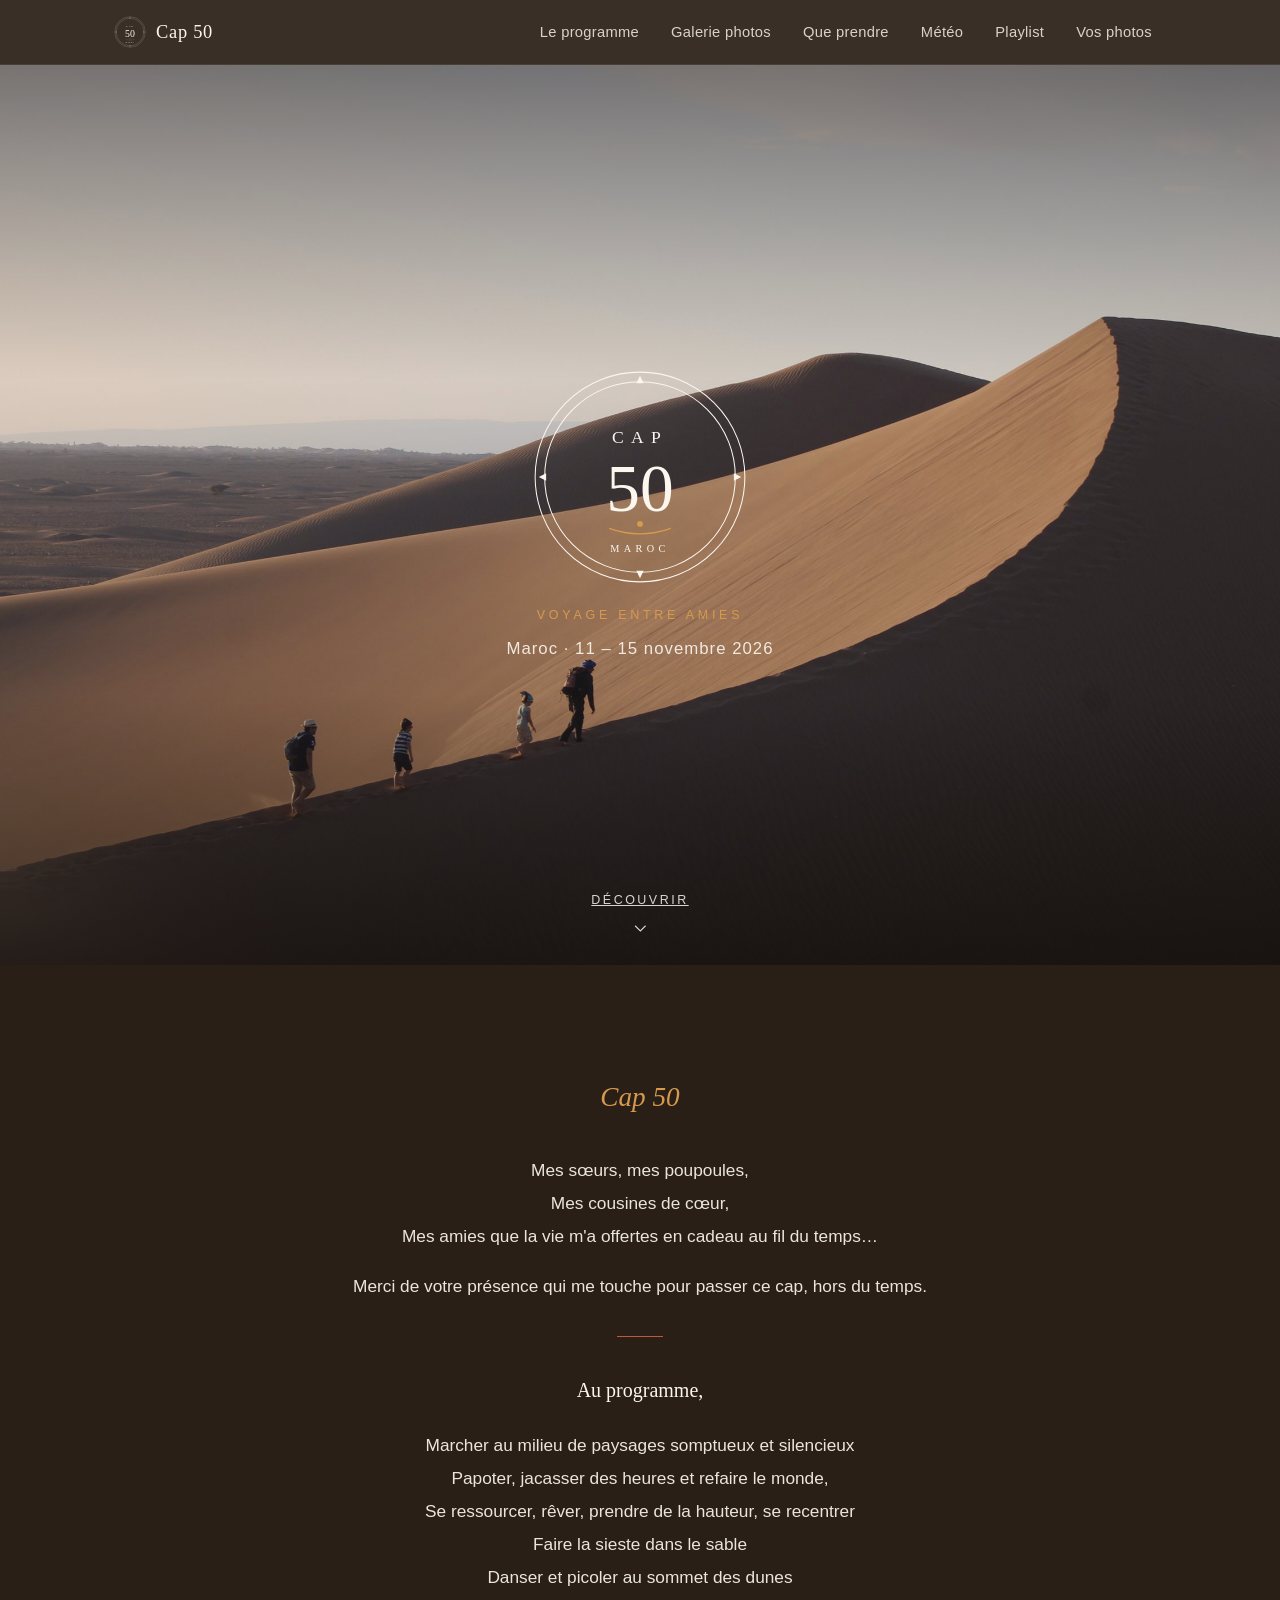
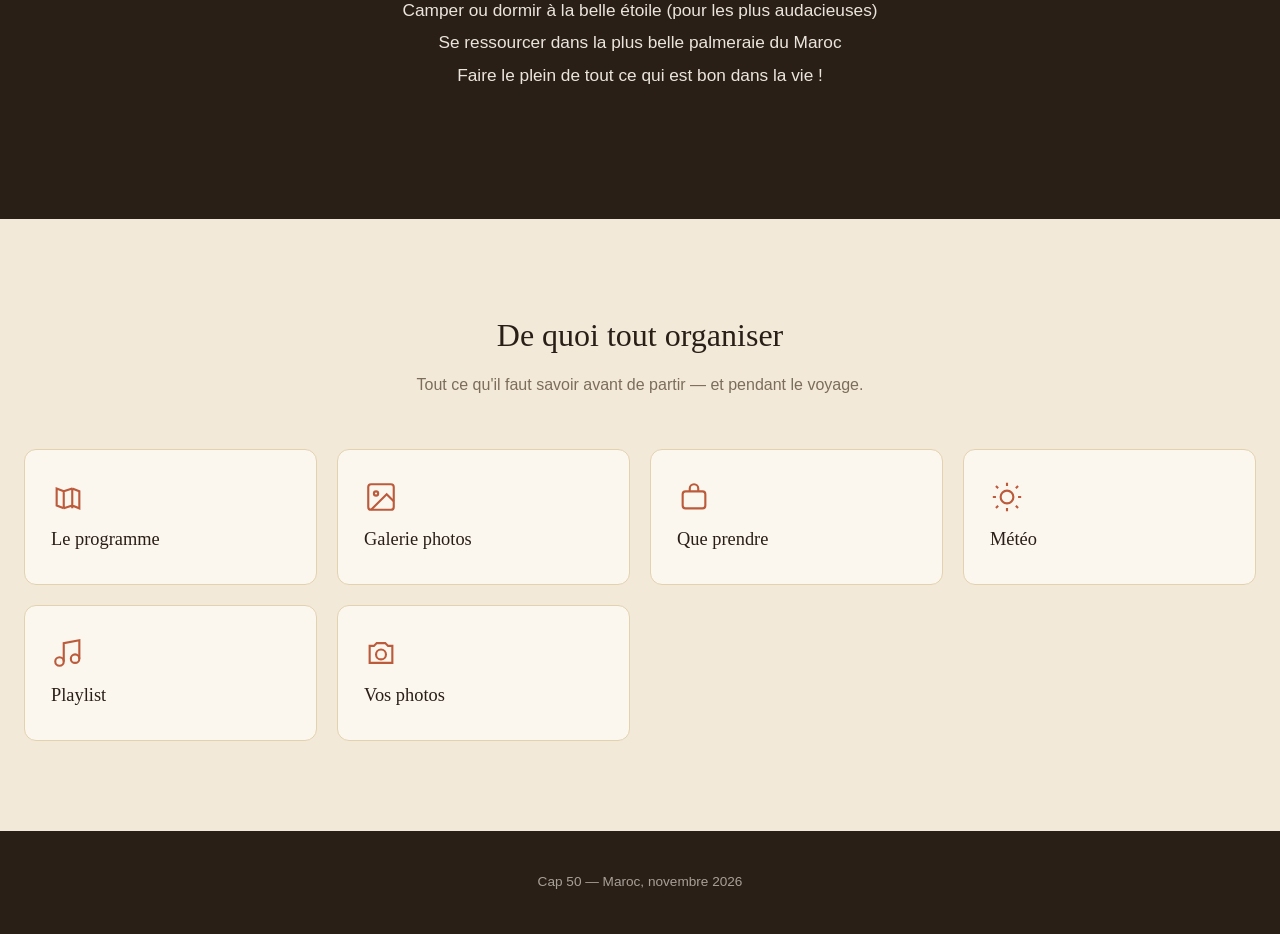
==== commit 1ffd5415: "Add files via upload" ====
--- a/index.html
+++ b/index.html
@@ -79,38 +79,32 @@
 
     <a class="menu-card" href="programme.html">
       <svg class="icon" viewBox="0 0 24 24" fill="none" stroke="currentColor" stroke-width="1.5"><path d="M9 20l-5-2V6l5 2m0 12l6-2m-6 2V8m6 10l5 2V8l-5-2m0 14V6m0 0L9 8"/></svg>
-      <h3>Le programme détaillé</h3>
-      <p>Jour par jour, avec la carte de notre itinérance dans le désert.</p>
+      <h3>Le programme</h3>
     </a>
 
     <a class="menu-card" href="galerie.html">
       <svg class="icon" viewBox="0 0 24 24" fill="none" stroke="currentColor" stroke-width="1.5"><rect x="3" y="3" width="18" height="18" rx="2"/><circle cx="8.5" cy="9.5" r="1.5"/><path d="M21 15l-5-5L5 21"/></svg>
-      <h3>Une galerie photos</h3>
-      <p>Notre sélection des plus beaux moments du désert.</p>
+      <h3>Galerie photos</h3>
     </a>
 
     <a class="menu-card" href="a-emporter.html">
       <svg class="icon" viewBox="0 0 24 24" fill="none" stroke="currentColor" stroke-width="1.5"><rect x="4" y="8" width="16" height="12" rx="2"/><path d="M9 8V6a3 3 0 0 1 6 0v2"/></svg>
-      <h3>Que prendre avec soi</h3>
-      <p>La liste pour ne rien oublier, du sable aux dunes.</p>
+      <h3>Que prendre</h3>
     </a>
 
     <a class="menu-card" href="meteo.html">
       <svg class="icon" viewBox="0 0 24 24" fill="none" stroke="currentColor" stroke-width="1.5"><circle cx="12" cy="12" r="4.5"/><path d="M12 2v2.2M12 19.8V22M4.2 4.2l1.55 1.55M18.25 18.25l1.55 1.55M2 12h2.2M19.8 12H22M4.2 19.8l1.55-1.55M18.25 5.75l1.55-1.55"/></svg>
-      <h3>Météo au Maroc</h3>
-      <p>À quoi s'attendre côté température dans le désert en novembre.</p>
+      <h3>Météo</h3>
     </a>
 
     <a class="menu-card" href="playlist.html">
       <svg class="icon" viewBox="0 0 24 24" fill="none" stroke="currentColor" stroke-width="1.5"><path d="M9 18V5l11-2v13"/><circle cx="6" cy="18" r="3"/><circle cx="17" cy="16" r="3"/></svg>
-      <h3>Playlist Maroc</h3>
-      <p>Chacune ajoute ses titres pour danser au sommet des dunes.</p>
+      <h3>Playlist</h3>
     </a>
 
     <a class="menu-card" href="photos.html">
       <svg class="icon" viewBox="0 0 24 24" fill="none" stroke="currentColor" stroke-width="1.5"><path d="M4 7h3l2-2h6l2 2h3v12H4z"/><circle cx="12" cy="13" r="3.5"/></svg>
-      <h3>Photos de notre voyage</h3>
-      <p>L'espace où toutes les filles déposent leurs souvenirs.</p>
+      <h3>Vos photos</h3>
     </a>
 
   </div>
--- a/assets/css/style.css
+++ b/assets/css/style.css
@@ -207,6 +207,87 @@
 
 .scroll-cue svg { width: 18px; height: 18px; }
 
+.hero-page {
+  min-height: calc(100vh - 64px);
+}
+
+/* Stronger, more even overlay than the homepage hero: these pages carry
+   a full paragraph of text, not just a logo, so contrast matters more. */
+.hero-page::before {
+  background: linear-gradient(180deg, rgba(20, 14, 10, 0.6) 0%, rgba(20, 14, 10, 0.48) 50%, rgba(20, 14, 10, 0.62) 100%);
+}
+
+.hero-content h1 {
+  color: var(--cream);
+  font-size: clamp(2.1rem, 5vw, 3rem);
+  margin: 8px 0 20px;
+}
+
+.hero-content p {
+  color: rgba(251, 246, 238, 0.92);
+  max-width: 640px;
+  margin: 0 auto;
+  font-size: 1.05rem;
+  line-height: 1.8;
+}
+
+.hero-cta {
+  position: absolute;
+  bottom: 50px;
+  left: 50%;
+  transform: translateX(-50%);
+  z-index: 1;
+}
+
+.badge-cta {
+  width: 168px;
+  height: 168px;
+  border-radius: 50%;
+  border: 1px solid rgba(251, 246, 238, 0.9);
+  background: rgba(20, 14, 10, 0.2);
+  display: flex;
+  flex-direction: column;
+  align-items: center;
+  justify-content: center;
+  text-decoration: none;
+  color: var(--cream);
+  transition: transform 0.2s, background 0.2s;
+}
+
+.badge-cta::before {
+  content: '';
+  position: absolute;
+  inset: 9px;
+  border: 1px solid rgba(251, 246, 238, 0.45);
+  border-radius: 50%;
+}
+
+.badge-cta:hover {
+  transform: translateX(-50%) scale(1.06);
+  background: rgba(20, 14, 10, 0.35);
+}
+
+.badge-cta .cta-kicker {
+  font-size: 0.62rem;
+  letter-spacing: 0.24em;
+  text-transform: uppercase;
+  color: var(--ochre);
+  margin-bottom: 8px;
+}
+
+.badge-cta .cta-icon {
+  width: 30px;
+  height: 30px;
+  margin-bottom: 8px;
+}
+
+.badge-cta .cta-main {
+  font-family: var(--font-display);
+  font-size: 1.05rem;
+  letter-spacing: 0.1em;
+  text-transform: uppercase;
+}
+
 @keyframes bob {
   0%, 100% { transform: translate(-50%, 0); }
   50% { transform: translate(-50%, 8px); }
@@ -341,6 +422,7 @@
   padding: 70px 24px 100px;
 }
 
+
 /* ---------- Programme (itinerary) ---------- */
 
 .itinerary { max-width: 900px; margin: 0 auto; display: flex; flex-direction: column; gap: 56px; }
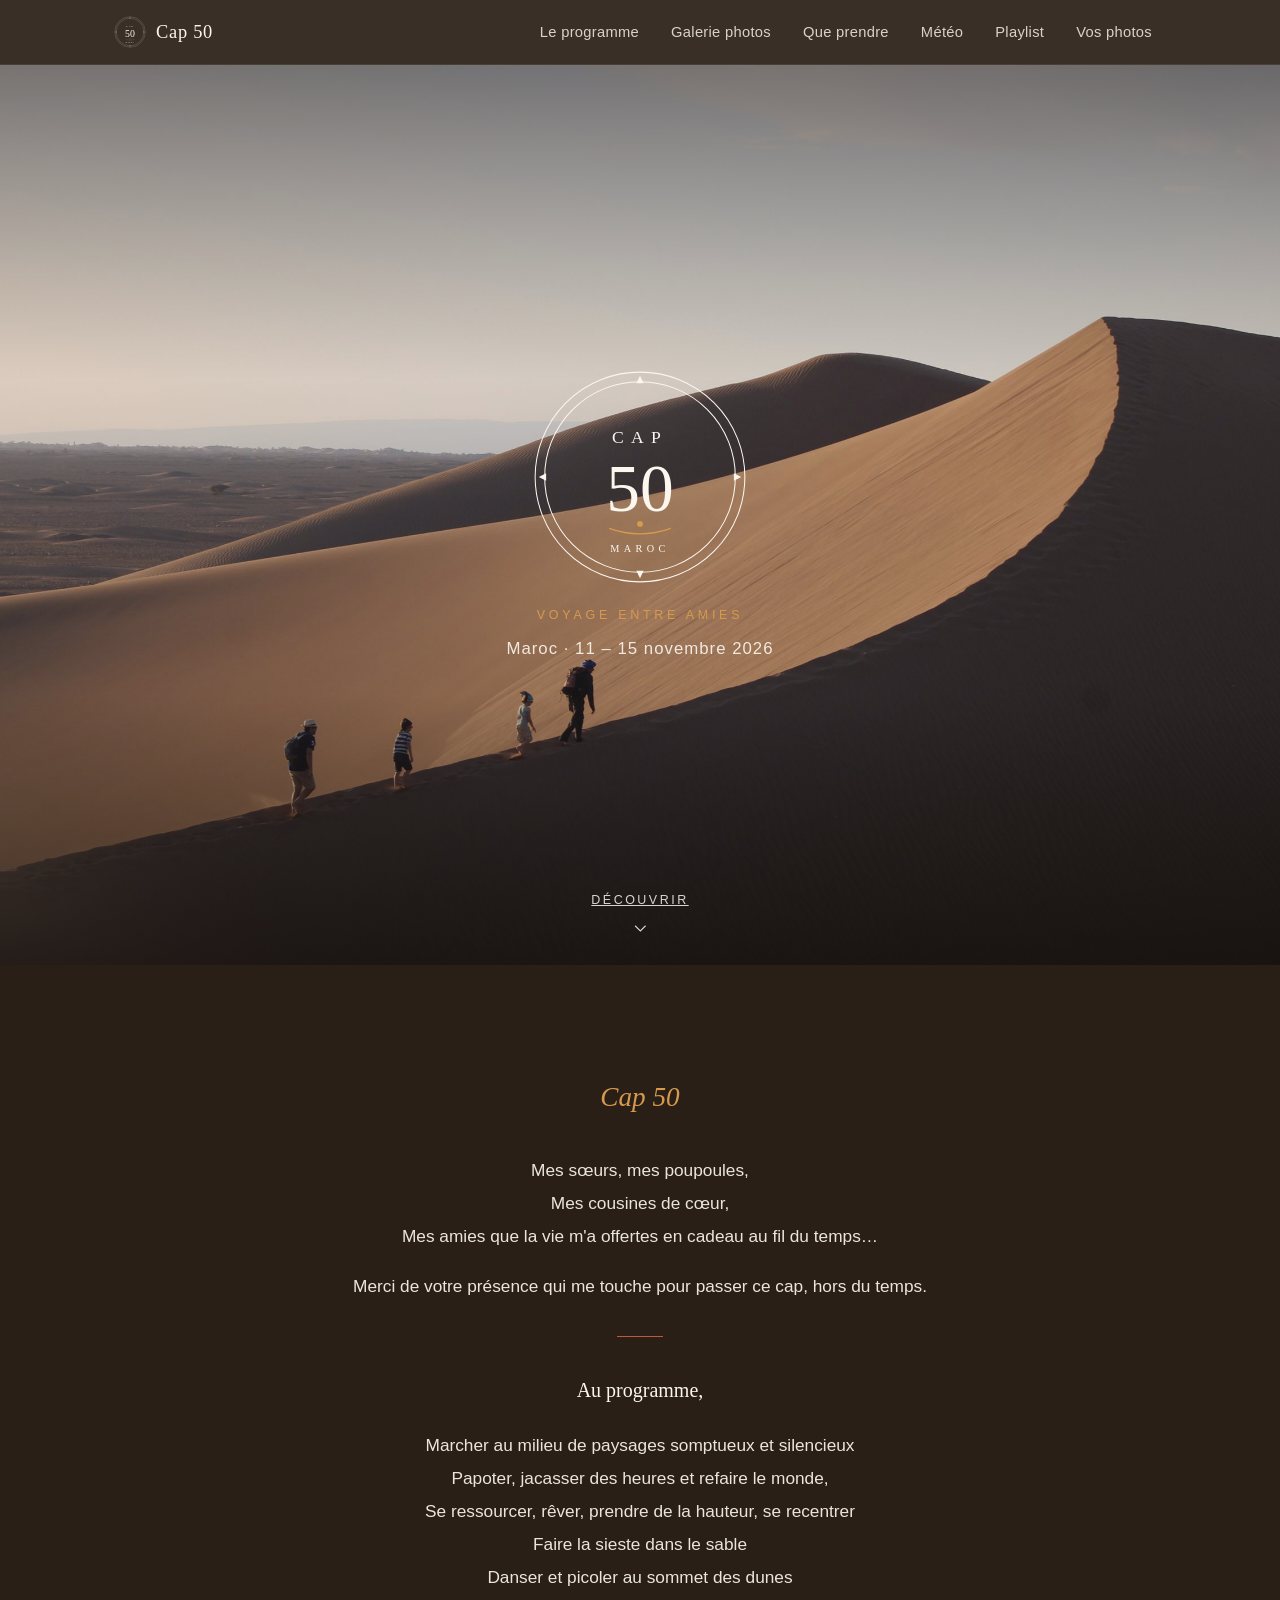
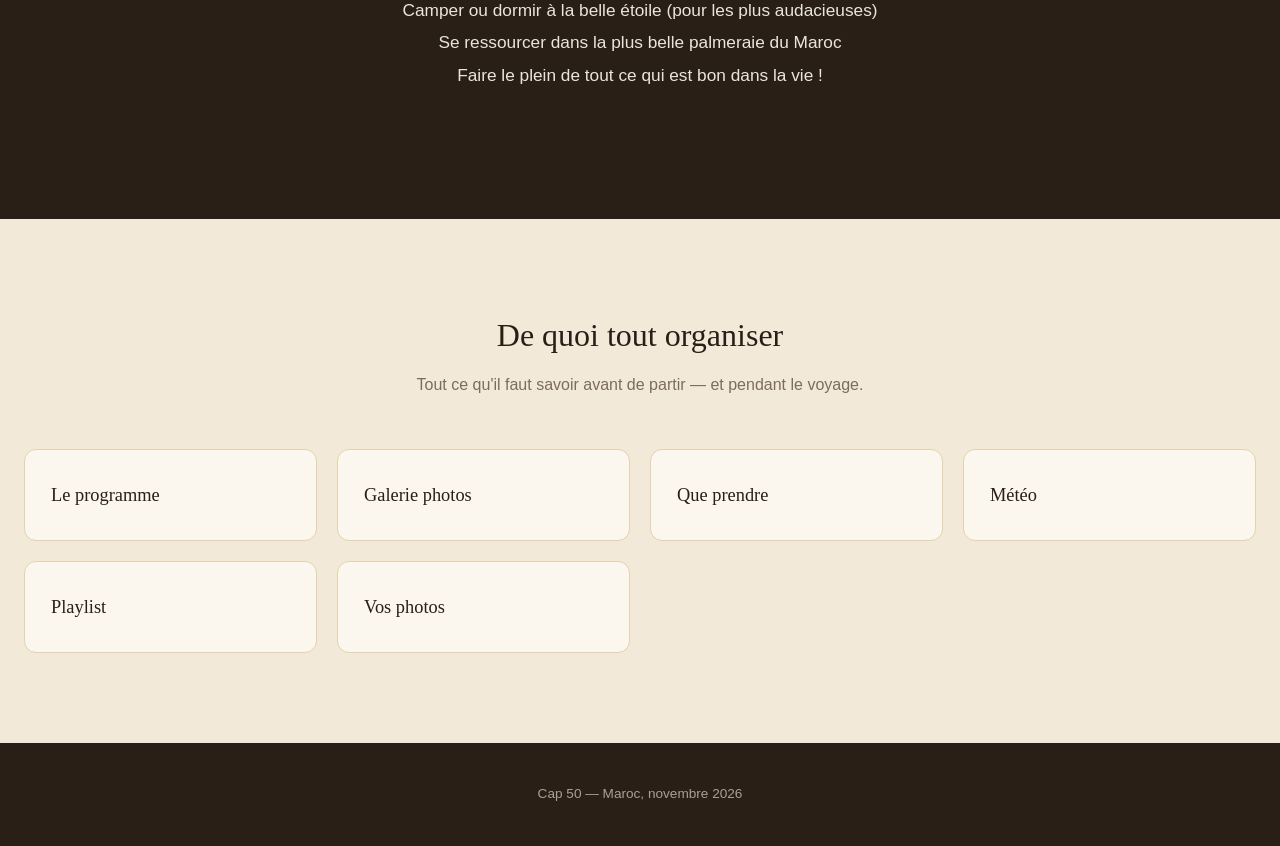
==== commit c99be22c: "Add files via upload" ====
--- a/index.html
+++ b/index.html
@@ -78,32 +78,26 @@
   <div class="menu-grid">
 
     <a class="menu-card" href="programme.html">
-      <svg class="icon" viewBox="0 0 24 24" fill="none" stroke="currentColor" stroke-width="1.5"><path d="M9 20l-5-2V6l5 2m0 12l6-2m-6 2V8m6 10l5 2V8l-5-2m0 14V6m0 0L9 8"/></svg>
       <h3>Le programme</h3>
     </a>
 
     <a class="menu-card" href="galerie.html">
-      <svg class="icon" viewBox="0 0 24 24" fill="none" stroke="currentColor" stroke-width="1.5"><rect x="3" y="3" width="18" height="18" rx="2"/><circle cx="8.5" cy="9.5" r="1.5"/><path d="M21 15l-5-5L5 21"/></svg>
       <h3>Galerie photos</h3>
     </a>
 
     <a class="menu-card" href="a-emporter.html">
-      <svg class="icon" viewBox="0 0 24 24" fill="none" stroke="currentColor" stroke-width="1.5"><rect x="4" y="8" width="16" height="12" rx="2"/><path d="M9 8V6a3 3 0 0 1 6 0v2"/></svg>
       <h3>Que prendre</h3>
     </a>
 
     <a class="menu-card" href="meteo.html">
-      <svg class="icon" viewBox="0 0 24 24" fill="none" stroke="currentColor" stroke-width="1.5"><circle cx="12" cy="12" r="4.5"/><path d="M12 2v2.2M12 19.8V22M4.2 4.2l1.55 1.55M18.25 18.25l1.55 1.55M2 12h2.2M19.8 12H22M4.2 19.8l1.55-1.55M18.25 5.75l1.55-1.55"/></svg>
       <h3>Météo</h3>
     </a>
 
     <a class="menu-card" href="playlist.html">
-      <svg class="icon" viewBox="0 0 24 24" fill="none" stroke="currentColor" stroke-width="1.5"><path d="M9 18V5l11-2v13"/><circle cx="6" cy="18" r="3"/><circle cx="17" cy="16" r="3"/></svg>
       <h3>Playlist</h3>
     </a>
 
     <a class="menu-card" href="photos.html">
-      <svg class="icon" viewBox="0 0 24 24" fill="none" stroke="currentColor" stroke-width="1.5"><path d="M4 7h3l2-2h6l2 2h3v12H4z"/><circle cx="12" cy="13" r="3.5"/></svg>
       <h3>Vos photos</h3>
     </a>
 
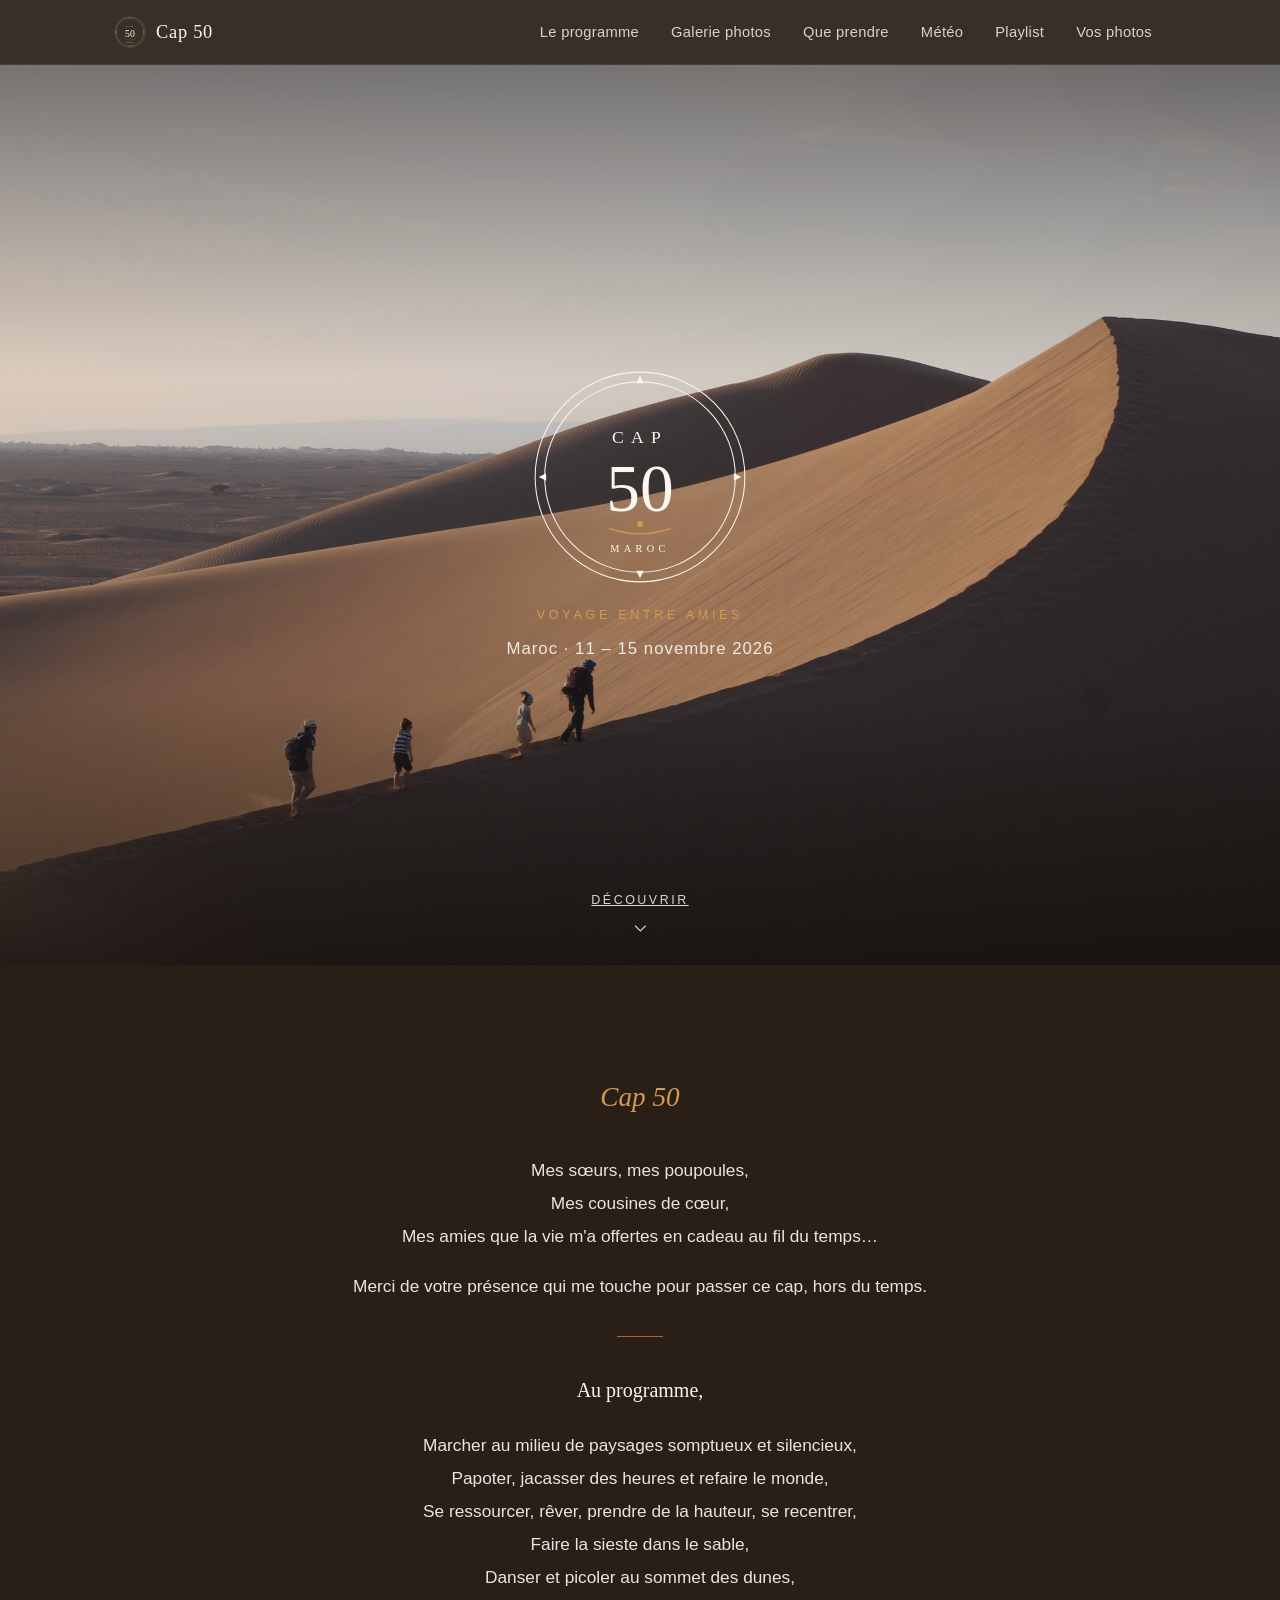
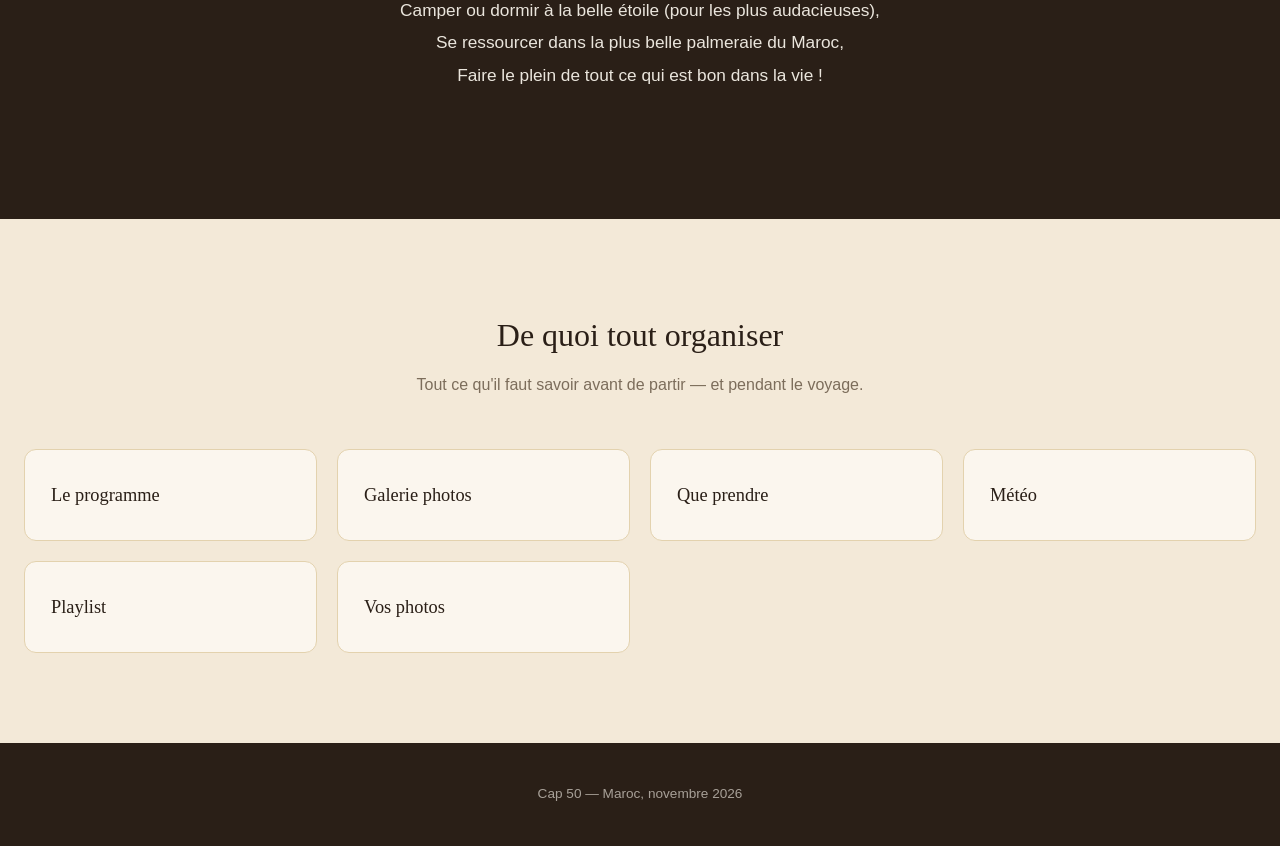
==== commit 2b74b73d: "Add files via upload" ====
--- a/index.html
+++ b/index.html
@@ -60,13 +60,13 @@
     <div class="tribute-divider"></div>
     <p class="thanks">Au programme,</p>
     <p>
-      Marcher au milieu de paysages somptueux et silencieux<br>
+      Marcher au milieu de paysages somptueux et silencieux,<br>
       Papoter, jacasser des heures et refaire le monde,<br>
-      Se ressourcer, rêver, prendre de la hauteur, se recentrer<br>
-      Faire la sieste dans le sable<br>
-      Danser et picoler au sommet des dunes<br>
-      Camper ou dormir à la belle étoile (pour les plus audacieuses)<br>
-      Se ressourcer dans la plus belle palmeraie du Maroc<br>
+      Se ressourcer, rêver, prendre de la hauteur, se recentrer,<br>
+      Faire la sieste dans le sable,<br>
+      Danser et picoler au sommet des dunes,<br>
+      Camper ou dormir à la belle étoile (pour les plus audacieuses),<br>
+      Se ressourcer dans la plus belle palmeraie du Maroc,<br>
       Faire le plein de tout ce qui est bon dans la vie&nbsp;!
     </p>
   </div>
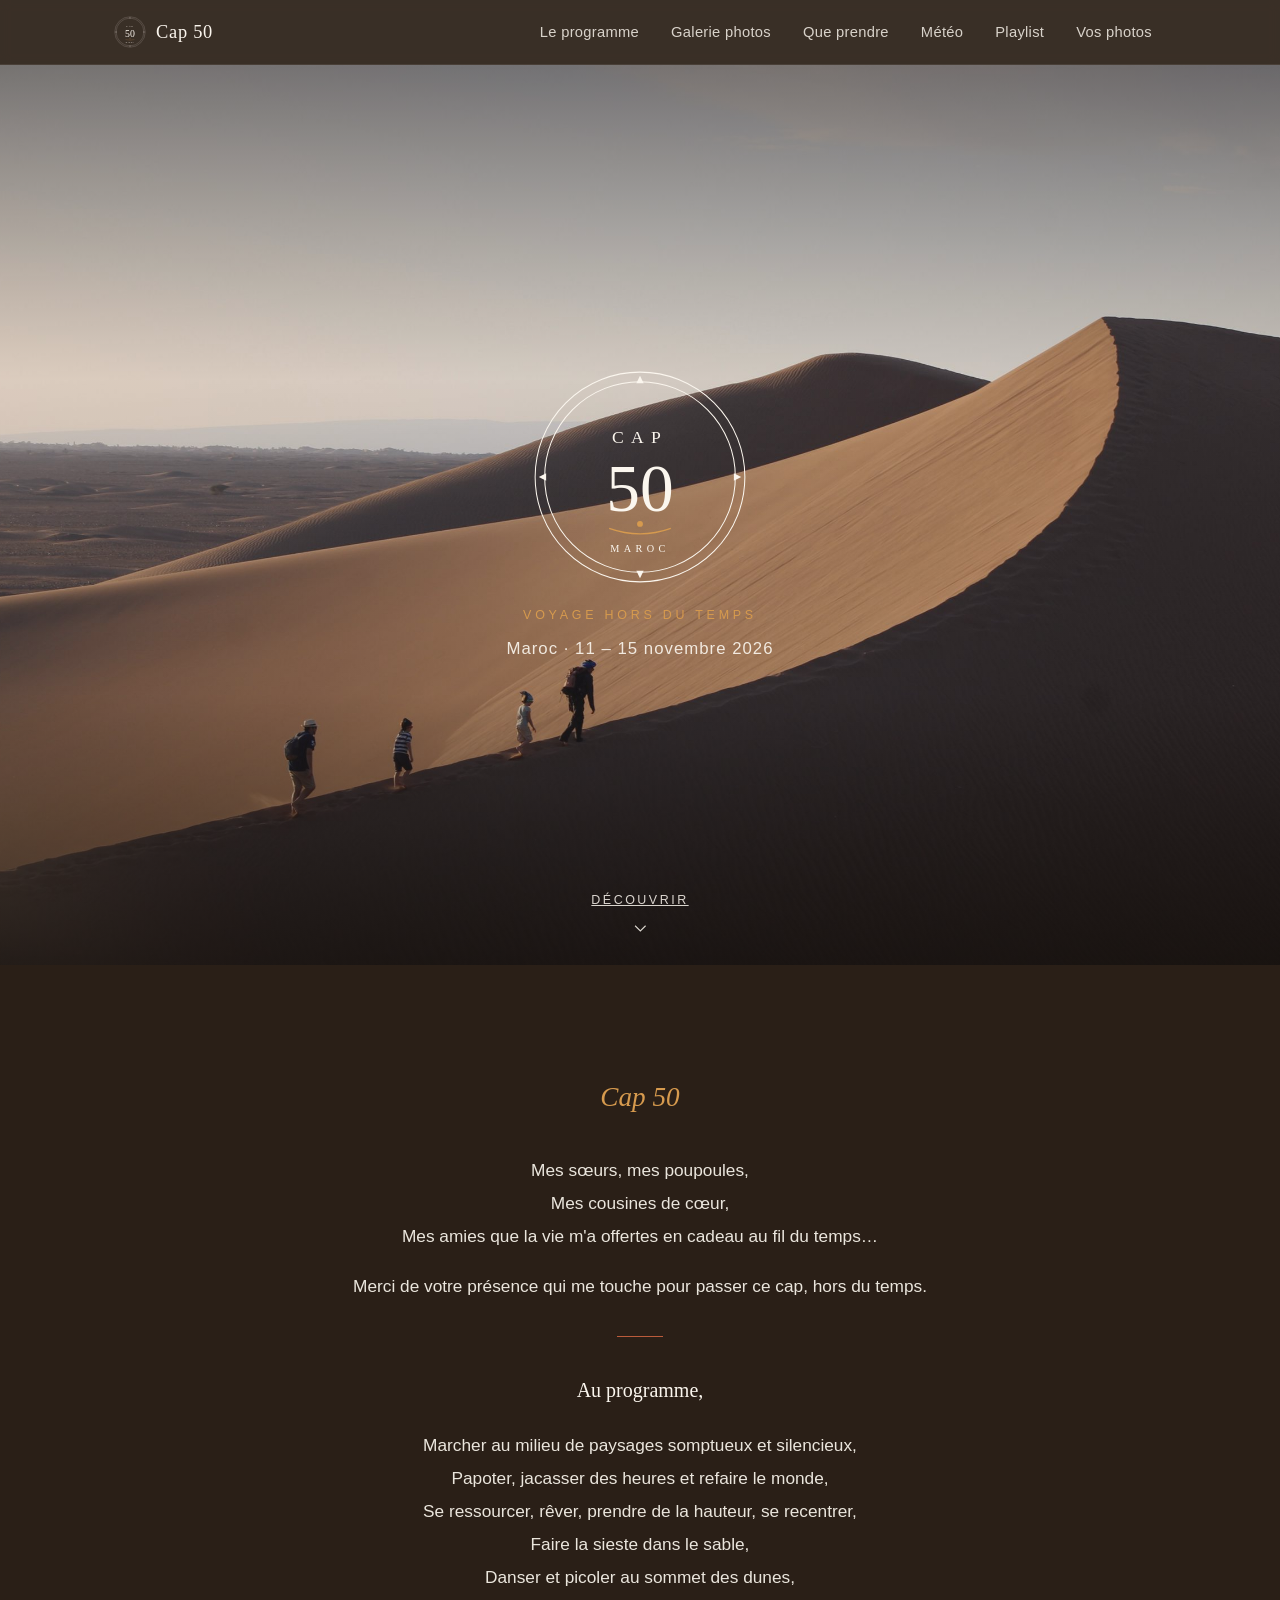
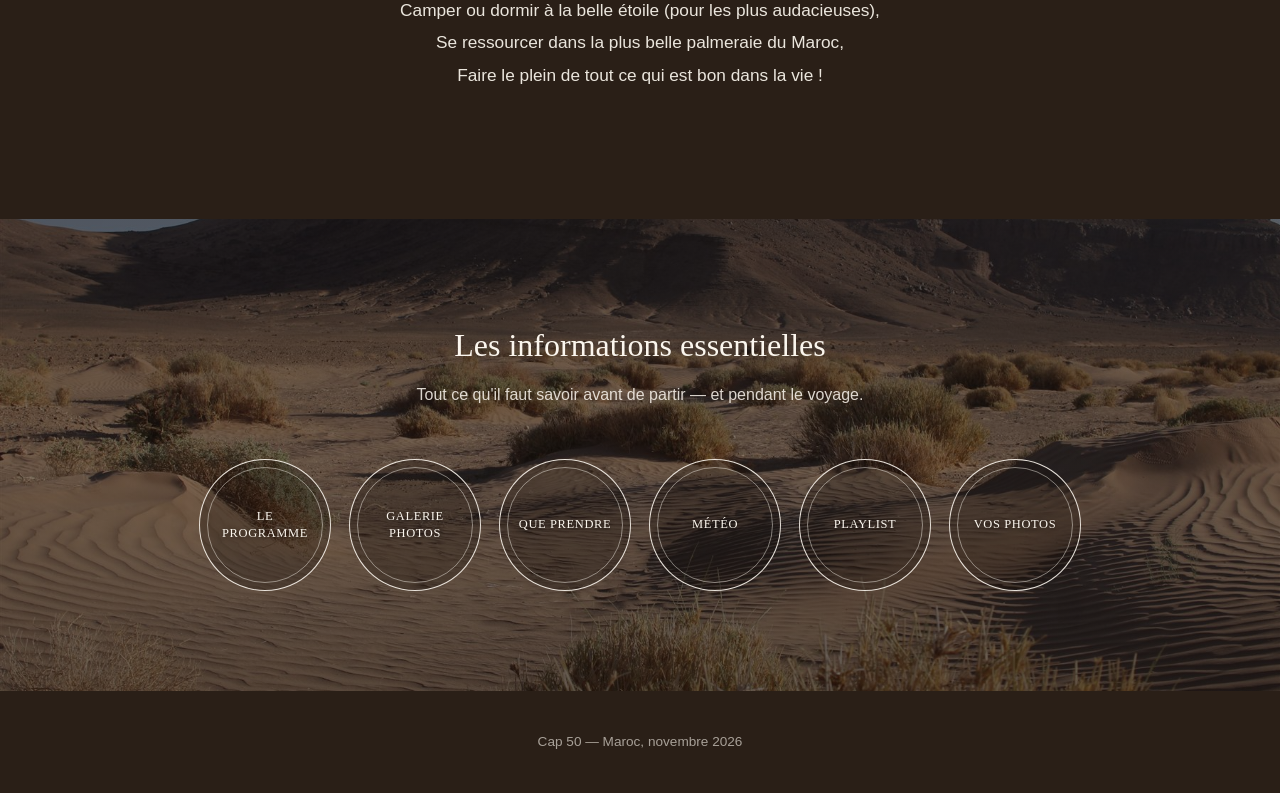
==== commit c0ae53d9: "Add files via upload" ====
--- a/index.html
+++ b/index.html
@@ -39,7 +39,7 @@
 <section class="hero" style="background-image:url('assets/img/hero.jpg')">
   <div class="hero-content">
     <img class="hero-logo" src="assets/img/logo/logo-white.svg" alt="Cap 50">
-    <div class="hero-kicker">Voyage entre amies</div>
+    <div class="hero-kicker">Voyage hors du Temps</div>
     <div class="hero-dates">Maroc &middot; 11 – 15 novembre 2026</div>
   </div>
   <a href="#tribute" class="scroll-cue">
@@ -73,7 +73,7 @@
 </section>
 
 <section class="menu-section">
-  <h2>De quoi tout organiser</h2>
+  <h2>Les informations essentielles</h2>
   <p class="lede">Tout ce qu'il faut savoir avant de partir — et pendant le voyage.</p>
   <div class="menu-grid">
 
--- a/assets/css/style.css
+++ b/assets/css/style.css
@@ -335,62 +335,94 @@
 /* ---------- Menu cards on home ---------- */
 
 .menu-section {
-  padding: 90px 24px;
-  background: var(--sand);
+  position: relative;
+  padding: 100px 24px;
+  background: url('../img/menu-bg.jpg') center 55% / cover no-repeat;
+}
+
+.menu-section::before {
+  content: '';
+  position: absolute;
+  inset: 0;
+  background: linear-gradient(180deg, rgba(20, 14, 10, 0.62) 0%, rgba(20, 14, 10, 0.5) 50%, rgba(20, 14, 10, 0.62) 100%);
+}
+
+.menu-section > * {
+  position: relative;
+  z-index: 1;
 }
 
 .menu-section h2 {
   text-align: center;
   font-size: 2rem;
+  color: var(--cream);
   margin-bottom: 10px;
 }
 
 .menu-section .lede {
   text-align: center;
-  color: var(--text-muted);
+  color: rgba(251, 246, 238, 0.85);
   max-width: 520px;
   margin: 0 auto 50px;
 }
 
 .menu-grid {
   display: grid;
-  grid-template-columns: repeat(auto-fit, minmax(240px, 1fr));
-  gap: 20px;
+  grid-template-columns: repeat(6, 132px);
+  justify-content: center;
+  gap: 18px;
 }
 
 .menu-card {
-  background: var(--cream);
-  border: 1px solid var(--border);
-  border-radius: 12px;
-  padding: 30px 26px;
+  position: relative;
+  width: 132px;
+  height: 132px;
+  border-radius: 50%;
+  background: rgba(20, 14, 10, 0.28);
+  border: 1px solid rgba(251, 246, 238, 0.9);
   text-decoration: none;
-  color: var(--text);
-  transition: transform 0.18s, box-shadow 0.18s;
+  color: var(--cream);
+  transition: transform 0.18s, background 0.18s;
   display: flex;
   flex-direction: column;
-  gap: 10px;
+  align-items: center;
+  justify-content: center;
+  text-align: center;
+  padding: 14px;
+}
+
+.menu-card::before {
+  content: '';
+  position: absolute;
+  inset: 7px;
+  border: 1px solid rgba(251, 246, 238, 0.45);
+  border-radius: 50%;
 }
 
 .menu-card:hover {
   transform: translateY(-4px);
-  box-shadow: var(--shadow);
-}
-
-.menu-card .icon {
-  width: 34px;
-  height: 34px;
-  color: var(--terracotta);
+  background: rgba(20, 14, 10, 0.42);
 }
 
 .menu-card h3 {
-  font-size: 1.15rem;
+  font-family: var(--font-display);
+  font-size: 0.78rem;
+  letter-spacing: 0.05em;
+  text-transform: uppercase;
+  color: var(--cream);
+  text-shadow: 0 1px 4px rgba(0, 0, 0, 0.55);
   margin: 0;
-}
-
-.menu-card p {
-  margin: 0;
-  font-size: 0.92rem;
-  color: var(--text-muted);
+  line-height: 1.3;
+}
+
+@media (max-width: 860px) {
+  .menu-grid { grid-template-columns: repeat(3, 132px); gap: 26px 18px; }
+}
+
+@media (max-width: 420px) {
+  .menu-grid { grid-template-columns: repeat(2, 120px); gap: 22px 16px; }
+  .menu-card { width: 120px; height: 120px; padding: 12px; }
+  .menu-card h3 { font-size: 0.72rem; }
 }
 
 /* ---------- Page header (inner pages) ---------- */
@@ -420,6 +452,58 @@
 
 section.page-body {
   padding: 70px 24px 100px;
+}
+
+/* ---------- Packing list (editorial, "voyage sur-mesure" style) ---------- */
+
+.pack-list {
+  max-width: 600px;
+  margin: 0 auto;
+  display: flex;
+  flex-direction: column;
+  align-items: center;
+  gap: 10px;
+}
+
+.pack-group {
+  width: 100%;
+  text-align: center;
+  padding: 44px 0;
+}
+
+.pack-group + .pack-group {
+  border-top: 1px solid var(--border);
+}
+
+.pack-index {
+  display: block;
+  font-family: var(--font-body);
+  text-transform: uppercase;
+  letter-spacing: 0.22em;
+  font-size: 1.1rem;
+  color: var(--terracotta);
+  margin-bottom: 24px;
+}
+
+.pack-group ul {
+  list-style: none;
+  margin: 0;
+  padding: 0;
+  display: flex;
+  flex-direction: column;
+  align-items: center;
+  gap: 12px;
+}
+
+.pack-group li {
+  font-family: var(--font-display);
+  font-size: 1.05rem;
+  color: var(--text);
+}
+
+.pack-group.essentials {
+  background: none;
+  border: none;
 }
 
 
